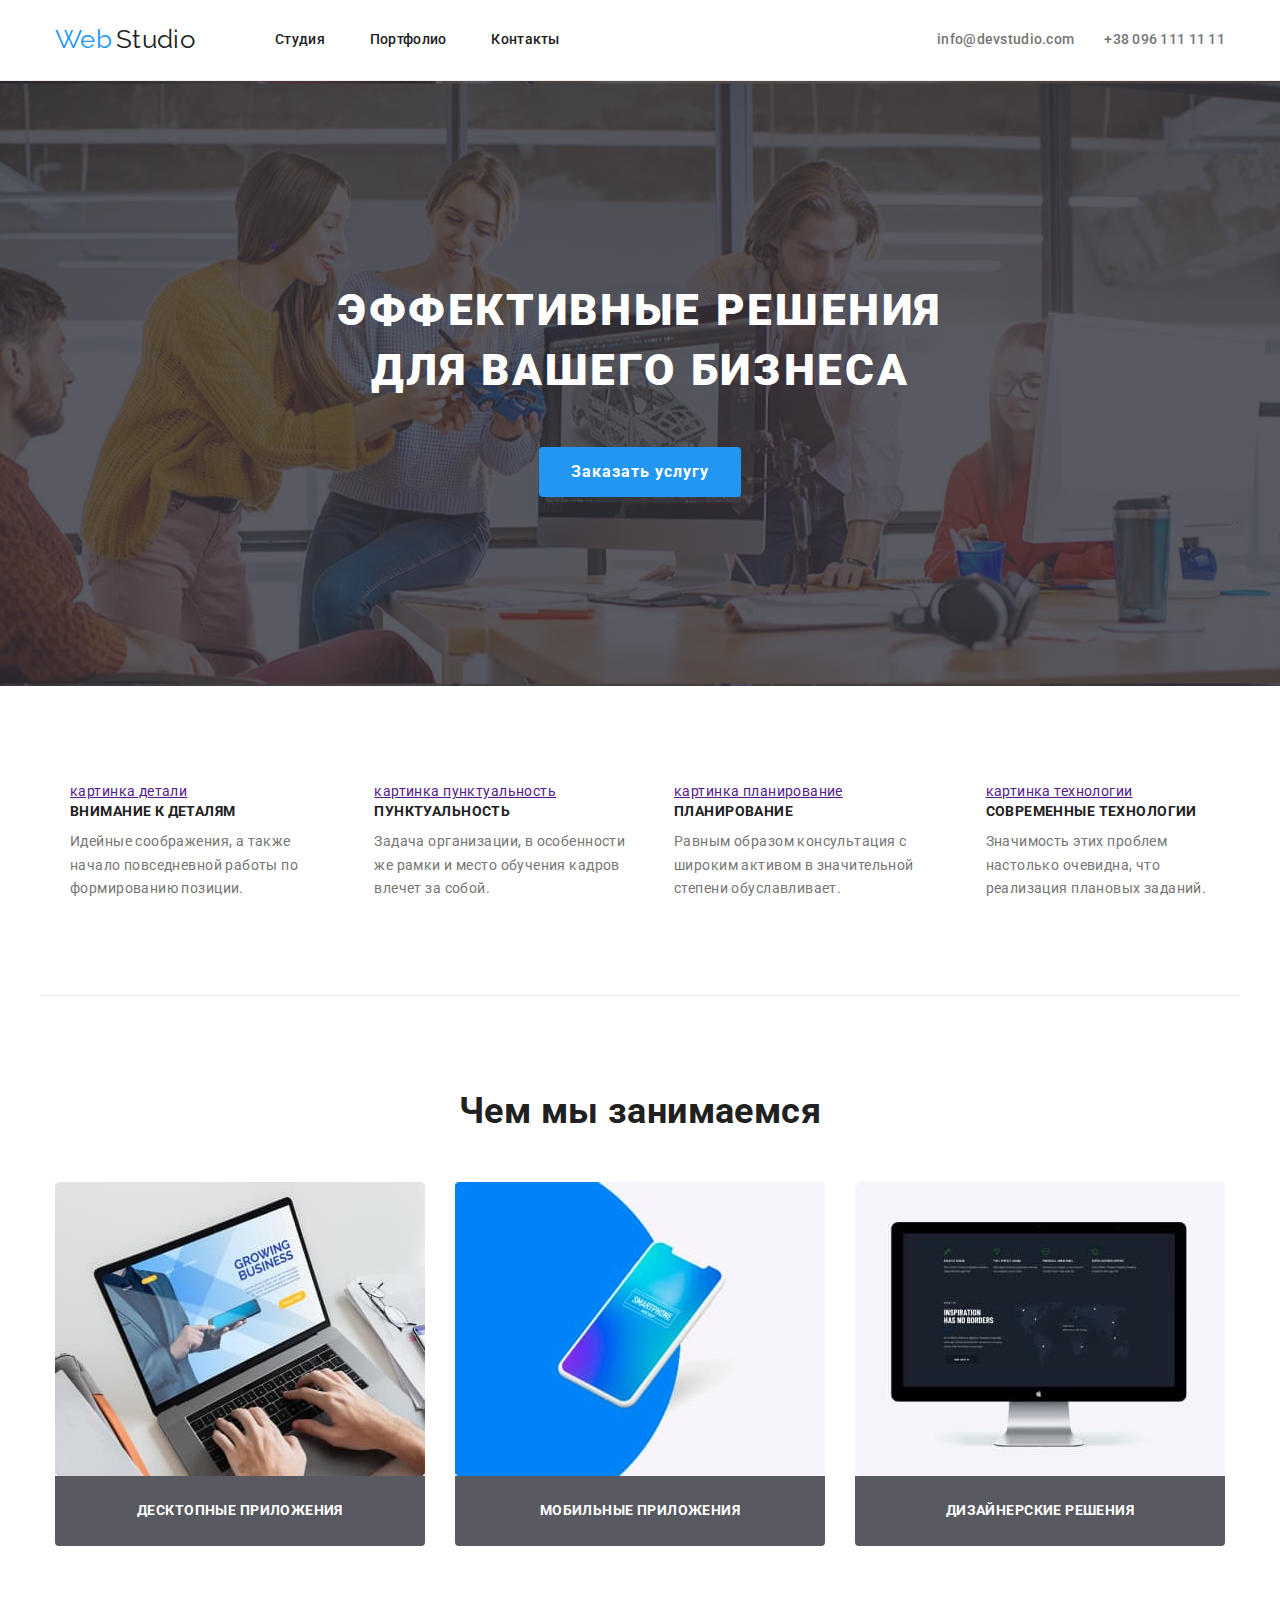
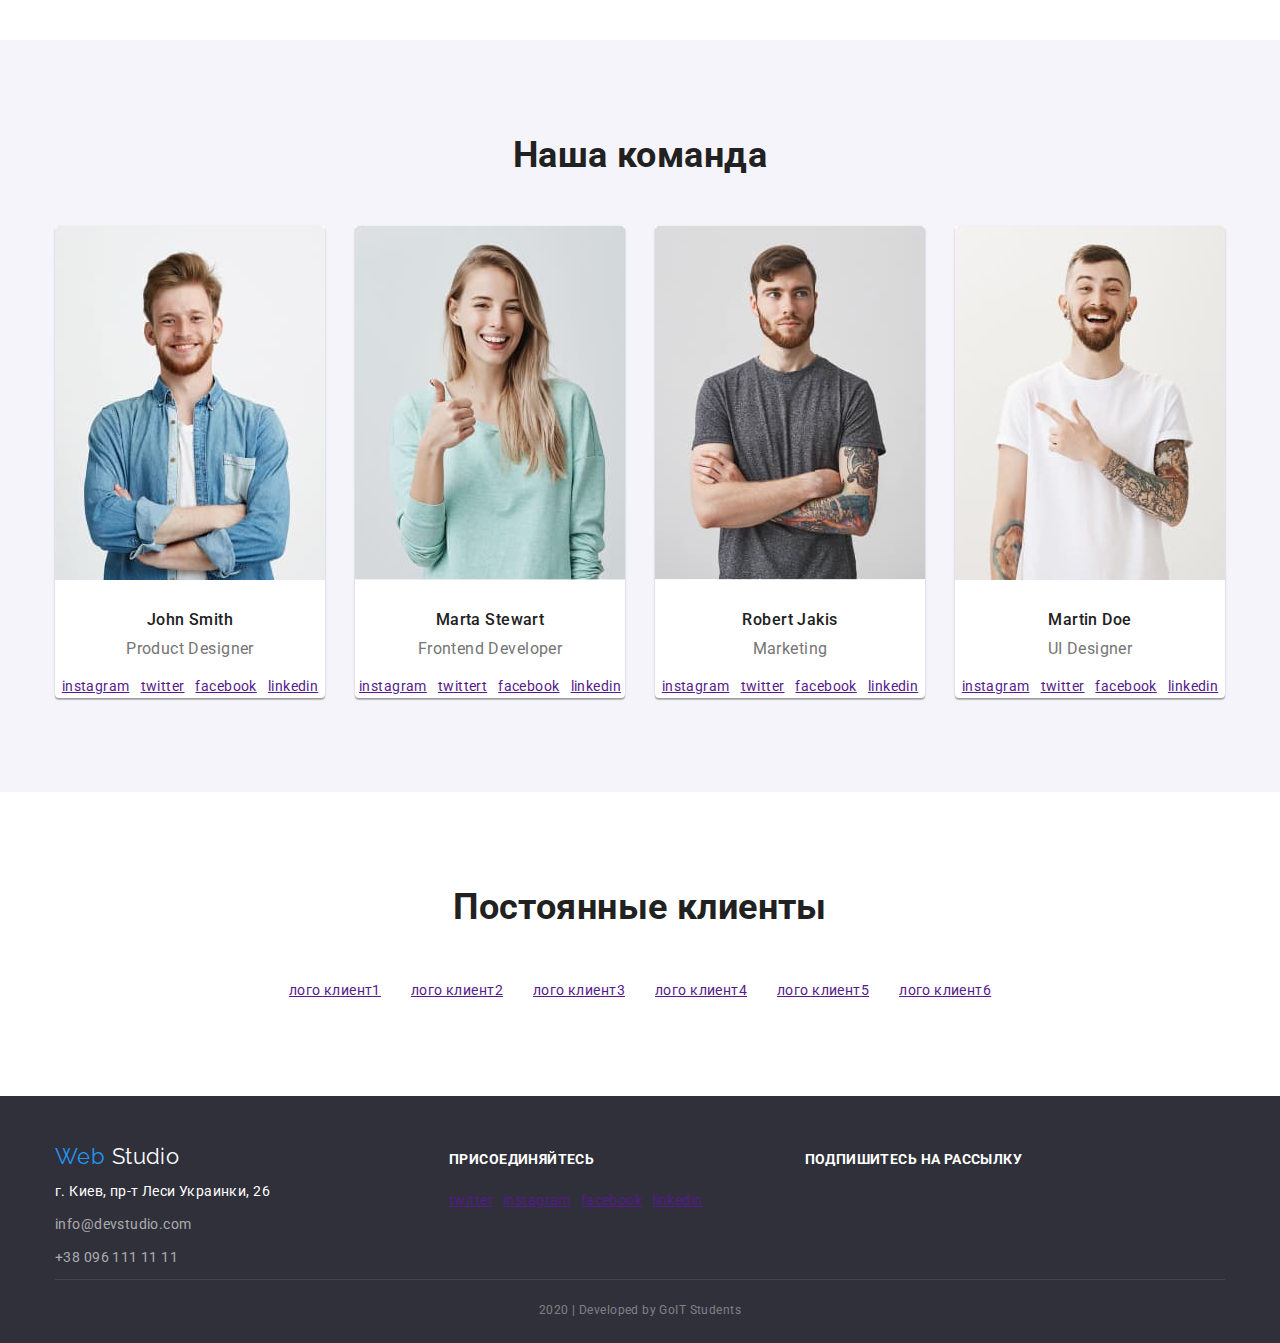
==== index.html @ 3b9aa5e7 "додає файли, фон героя" ====
<!DOCTYPE html>
<html lang="ru">
  <head>
    <meta charset="UTF-8" />
    <meta name="viewport" content="width=device-width, initial-scale=1.0" />
    <title>Document</title>
    <link
      href="https://fonts.googleapis.com/css2?family=Raleway:wght@700&family=Roboto:wght@400;500;700;900&display=swap"
      rel="stylesheet"
    />
    <link
      rel="stylesheet"
      href="https://cdnjs.cloudflare.com/ajax/libs/modern-normalize/0.6.0/modern-normalize.min.css"
    />
    <link rel="stylesheet" href="./css/common.css" />
    <link rel="stylesheet" href="./css/styles.css" />
  </head>
  <body>
    <!-- шапка  -->
    <header>
      <div class="container header">
        <nav class="main-nav">
          <a href="./index.html" class="link">
            <span class="logo-web links">Web</span>&#160;<span
              class="logo-studio links"
              >Studio</span
            >
          </a>

          <ul class="nav">
            <li class="nav-item"><a href="" class="link">Студия</a></li>
            <li class="nav-item">
              <a href="./portfolio.html" class="link">Портфолио</a>
            </li>
            <li class="nav-item"><a href="" class="link">Контакты</a></li>
          </ul>
        </nav>

        <ul class="contacts">
          <li>
            <a href="mailto:info@devstudio.com" class="link"
              >info@devstudio.com</a
            >
          </li>
          <li>
            <a href="tell:380961111111" class="link">+38 096 111 11 11</a>
          </li>
        </ul>
      </div>
    </header>

    <main>
      <!-- герой -->
      <section class="hero">
        <h1 class="hero-title">
          эффективные решения для вашего бизнеса
        </h1>
        <a href="" class="hero-button">Заказать услугу</a>
      </section>
      <!-- наши преимущества -->
      <section class="section advantages container">
        <div class="container advantages-box">
          <h2 class="section-titles visually-hidden">наши преимущества</h2>
          <ul class="advantages-list">
            <li>
              <a href="" aria-label="ссылка внимание к деталям"
                >картинка детали</a
              >

              <h3 class="advantage-titles">Внимание к деталям</h3>
              <p>
                Идейные соображения, а также начало повседневной работы по
                формированию позиции.
              </p>
            </li>
            <li>
              <a href="" aria-label="ссылка пунктуальность"
                >картинка пунктуальность</a
              >
              <h3 class="advantage-titles">Пунктуальность</h3>
              <p>
                Задача организации, в особенности же рамки и место обучения
                кадров влечет за собой.
              </p>
            </li>
            <li>
              <a href="" aria-label="ссылка планирование"
                >картинка планирование</a
              >
              <h3 class="advantage-titles">Планирование</h3>
              <p>
                Равным образом консультация с широким активом в значительной
                степени обуславливает.
              </p>
            </li>
            <li>
              <a href="" aria-label="ссылка технологии">картинка технологии</a>
              <h3 class="advantage-titles">Современные технологии</h3>
              <p>
                Значимость этих проблем настолько очевидна, что реализация
                плановых заданий.
              </p>
            </li>
          </ul>
        </div>
      </section>

      <!-- деятельность -->
      <section class="section activity">
        <div class="container">
          <h2 class="section-titles">Чем мы занимаемся</h2>
          <ul class="activity-list">
            <li>
              <img
                src="./img/desktop-app.jpg"
                alt="Десктопные приложения"
                width="370"
              />
              <a href="" class="link"
                ><h3 class="activity-title">Десктопные приложения</h3></a
              >
            </li>
            <li>
              <img
                src="./img/tell-app.jpg"
                alt="Мобильные приложения"
                width="370"
              />
              <a href="" class="link"
                ><h3 class="activity-title">Мобильные приложения</h3></a
              >
            </li>
            <li>
              <img
                src="./img/design-decision.jpg"
                alt="Дизайнерские решения"
                width="370"
              />
              <a href="" class="link"
                ><h3 class="activity-title">Дизайнерские решения</h3></a
              >
            </li>
          </ul>
        </div>
      </section>

      <!-- команда -->
      <section class="section team">
        <div class="container">
          <h2 class="section-titles">Наша команда</h2>
          <ul class="team-list">
            <li>
              <img src="./img/smith.jpg" alt="John Smith photo" width="270" />
              <p class="team-members">John Smith</p>
              <p class="profession">Product Designer</p>

              <ul class="team-pages">
                <li>
                  <a href="" aria-label="ссылка на instagram">instagram</a>
                </li>
                <li>
                  <a href="" aria-label="ссылка на twitter">twitter</a>
                </li>
                <li>
                  <a href="" aria-label="ссылка на facebook">facebook</a>
                </li>
                <li>
                  <a href="" aria-label="ссылка на linkedin">linkedin</a>
                </li>
              </ul>
            </li>
            <li>
              <img
                src="./img/stewart.jpg"
                alt="Marta Stewart photo"
                width="270"
              />
              <p class="team-members">Marta Stewart</p>
              <p class="profession">Frontend Developer</p>

              <ul class="team-pages">
                <li>
                  <a href="" aria-label="ссылка на instagram">instagram</a>
                </li>
                <li>
                  <a href="" aria-label="ссылка на twitter">twittert</a>
                </li>
                <li>
                  <a href="" aria-label="ссылка на facebook">facebook</a>
                </li>
                <li>
                  <a href="" aria-label="ссылка на linkedin">linkedin</a>
                </li>
              </ul>
            </li>

            <li>
              <img src="./img/jakis.jpg" alt="Robert Jakis photo" width="270" />
              <p class="team-members">Robert Jakis</p>
              <p class="profession">Marketing</p>

              <ul class="team-pages">
                <li>
                  <a href="" aria-label="ссылка на instagram">instagram</a>
                </li>
                <li>
                  <a href="" aria-label="ссылка на twitter">twitter</a>
                </li>
                <li>
                  <a href="" aria-label="ссылка на facebook">facebook</a>
                </li>
                <li>
                  <a href="" aria-label="ссылка на linkedin">linkedin</a>
                </li>
              </ul>
            </li>
            <li>
              <img src="./img/doe.jpg" alt="Martin Doe photo" width="270" />
              <p class="team-members">Martin Doe</p>
              <p class="profession">UI Designer</p>

              <ul class="team-pages">
                <li>
                  <a href="" aria-label="ссылка на instagram">instagram</a>
                </li>
                <li>
                  <a href="" aria-label="ссылка на twitter">twitter</a>
                </li>
                <li>
                  <a href="" aria-label="ссылка на facebook">facebook</a>
                </li>
                <li>
                  <a href="" aria-label="ссылка на linkedin">linkedin</a>
                </li>
              </ul>
            </li>
          </ul>
        </div>
      </section>

      <!-- клиенты -->
      <section class="section clients">
        <div class="container">
          <h2 class="section-titles">Постоянные клиенты</h2>
          <ul class="clients-list">
            <li>
              <a href="" aria-label="ссылка клиент1">лого клиент1</a>
            </li>
            <li>
              <a href="" aria-label="ссылка клиент2">лого клиент2</a>
            </li>
            <li>
              <a href="" aria-label="ссылка клиент3">лого клиент3</a>
            </li>
            <li>
              <a href="" aria-label="ссылка клиент4">лого клиент4</a>
            </li>
            <li>
              <a href="" aria-label="ссылка клиент5">лого клиент5</a>
            </li>
            <li>
              <a href="" aria-label="ссылка клиент6">лого клиент6</a>
            </li>
          </ul>
        </div>
      </section>
    </main>

    <footer>
      <div class="container">
        <div class="footer-box">
          <div class="footer-contacts">
            <a href="./index.html" class="logo-link">
              <span class="logo-web">Web</span>&#160;<span class="logo-studio"
                >Studio</span
              >
            </a>
            <ul>
              <li class="link-item">
                <a
                  href="https://www.google.com/maps/place/%D0%B1%D1%83%D0%BB.+%D0%9B%D0%B5%D1%81%D0%B8+%D0%A3%D0%BA%D1%80%D0%B0%D0%B8%D0%BD%D0%BA%D0%B8,+26,+%D0%9A%D0%B8%D0%B5%D0%B2,+02000/@50.4269938,30.539431,3a,90y,237.72h,97.14t/data=!3m6!1e1!3m4!1sD-pTT85VMTMNwB7MYqKkrQ!2e0!7i13312!8i6656!4m5!3m4!1s0x40d4cf0e033ecbe9:0x57a4dffefec77da0!8m2!3d50.4265807!4d30.5383858"
                  class="link"
                  >г. Киев, пр-т Леси Украинки, 26</a
                >
              </li>
              <li>
                <a href="mailto:info@devstudio.com" class="link"
                  >info@devstudio.com</a
                >
              </li>
              <li>
                <a href="tell:380961111111" class="link">+38 096 111 11 11</a>
              </li>
            </ul>
          </div>

          <div class="join">
            <b class="join-header">присоединяйтесь</b>
            <ul class="join-networks">
              <li><a href="" aria-label="ссылка на twitter">twitter</a></li>
              <li><a href="" aria-label="ссылка на instagram">instagram</a></li>
              <li><a href="" aria-label="ссылка на facebook">facebook</a></li>
              <li><a href="" aria-label="ссылка на linkedin">linkedin</a></li>
            </ul>
          </div>

          <div>
            <b class="join-header">подпишитесь на рассылку</b>
          </div>
        </div>
        <p class="copyright">2020 | Developed by GoIT Students</p>
      </div>
    </footer>
  </body>
</html>
---- css/common.css ----
/* :root {
  --primary-text-color: #757575;
  --title-text-color: #212121;
  --accent-color: #2196f3;
  --primary-white-color: #ffffff;
  --bg-button-color: #f5f4fa;
}
.nav .link {
  color: var(--title-text-color);
}
.nav .link:hover,
.nav .link:focus {
  color: var(--accent-color);
}
.contacts .link {
  color: var(--primary-text-color);
}
.contacts .link:hover,
.contacts .link:focus {
  color: var(--accent-color);
} */
---- css/styles.css ----
/* основний колір заголовків #212121 */
/* основний колір тексту #757575 */
/* колір акценту #2196F3 */
/* білий #FFFFFF */
/* контакти в футері rgba(255, 255, 255, 0.6) */
/* розробники в футері rgba(255, 255, 255, 0.4) */
/* другорядний колір фону  #F5F4FA */
/* фон заголовків background: rgba(47, 48, 58, 0.8) */
/* фон футера #2F303A */
/* колір рамок #EEEEEE */
/* колір рамки шапки  #ECECEC */
:root {
  --primary-text-color: #757575;
  --title-text-color: #212121;
  --accent-color: #2196f3;
  --primary-white-color: #ffffff;
  --bg-button-color: #f5f4fa;
  --bg-title-activity-color: rgba(47, 48, 58, 0.8);
  --bg-footer: #2f303a;
  --footer-text-contacts-color: rgba(255, 255, 255, 0.6);
  --footer-text-copyright: rgba(255, 255, 255, 0.4);
  --border-color: #eeeeee;
  --border-header-color: #ececec;
}
html {
  box-sizing: border-box;
}
*,
*::before,
*::after {
  box-sizing: inherit;
}
body {
  background-color: var(--primary-white-color);
  color: var(--primary-text-color);

  font-family: Roboto, sans-serif;
  letter-spacing: 0.03em;
  font-size: 14px;
  line-height: 1.7;
}
.advantages,
.activity,
.team,
.clients {
  padding-bottom: 94px;
  padding-top: 94px;
}
.container {
  width: 1200px;
  padding-left: 15px;
  padding-right: 15px;
  margin-left: auto;
  margin-right: auto;

  /* outline: 2px solid green; */
}

header > .container {
  margin-bottom: 0px;
  padding-top: 0px;
  padding-bottom: 0px;
}
.nav .link {
  color: var(--title-text-color);
}
.contacts .link {
  color: var(--primary-text-color);
}
.contacts .link:hover,
.contacts .link:focus,
.nav .link:hover,
.nav .link:focus {
  color: var(--accent-color);
}
ul {
  list-style: none;
  padding: 0;
  margin: 0;
}
h1,
h2,
h3,
h4,
h5,
h6 {
  margin: 0;
}
p {
  margin: 0;
}
img {
  display: block;
  /* max-width: 100%; */
}
.link {
  text-decoration: none;
}
.visually-hidden {
  position: absolute;
  width: 1px;
  height: 1px;
  margin: -1px;
  border: 0;
  padding: 0;
  clip: rect(0 0 0 0);
  overflow: hidden;
}
/* лого шапка */
.link .links {
  font-family: Raleway, sans-serif;
  font-size: 26px;
  line-height: 1.2;
}
.logo-web {
  color: var(--accent-color);
}
.logo-studio {
  color: var(--title-text-color);
}
/* лого футер */
.footer-contacts .logo-link {
  font-family: Raleway, sans-serif;
  font-size: 22px;
  line-height: 1.18;
  text-decoration: none;
}
.footer-contacts .logo-web {
  color: var(--accent-color);
}
.footer-contacts .logo-studio {
  color: var(--primary-white-color);
}
/* шапка */
header {
  border-bottom: 1px solid var(--border-header-color);
}
.header {
  display: flex;
  align-items: center;
}
.main-nav {
  display: flex;
  align-items: center;
}
.main-nav .link {
  display: block;
}
.main-nav > .link {
  margin-right: 80px;
}
.nav {
  display: flex;

  font-weight: 500;
  font-size: 14px;
  line-height: 1.14;

  letter-spacing: 0.02em;
}
.nav .link {
  display: block;
  padding-top: 32px;
  padding-bottom: 32px;
}
.nav-item:not(:last-child) {
  margin-right: 45px;
}

.contacts {
  display: flex;
  margin-left: auto;

  font-weight: 500;
  font-size: 14px;
  line-height: 1.14;
  letter-spacing: 0.02em;
}
.contacts > li:not(:last-child) {
  margin-right: 30px;
}
.contacts img {
  display: inline;
}
.contacts .link {
  padding-top: 32px;
  padding-bottom: 32px;
}

/* герой */
.hero .hero-title {
  width: 646px;
  margin-top: 0px;
  margin-bottom: 46px;
  margin-left: auto;
  margin-right: auto;
  padding-top: 200px;

  color: var(--primary-white-color);
  font-weight: 900;
  font-size: 44px;
  line-height: 1.36;
  letter-spacing: 0.06em;
  text-transform: uppercase;
}
.hero-button {
  display: inline-block;
  padding: 10px 32px;
  border-radius: 4px;
  min-width: 200px;

  color: var(--primary-white-color);
  background-color: var(--accent-color);
  text-decoration: none;

  font-weight: 700;
  font-size: 16px;
  line-height: 1.9;
  letter-spacing: 0.06em;
}
/* div.hero-text */

/* .hero-text {
  width: 770px;
  max-height: 100%;
  text-align: center;
  margin-left: auto;
  margin-right: auto;
  padding-top: 200px;
  padding-bottom: 200px;

  outline: 2px solid red;
} */
.hero {
  height: 605px;
  max-width: 1600px;
  margin-left: auto;
  margin-right: auto;
  background-color: var(--bg-title-activity-color);
  background-image: linear-gradient(
      var(--bg-title-activity-color),
      var(--bg-title-activity-color)
    ),
    url(../img/hero-img.jpg);
  background-position: center;

  text-align: center;
}
/* заголовки секций */
.section .section-titles {
  margin-bottom: 50px;

  color: var(--title-text-color);
  font-weight: 700;
  font-size: 36px;
  line-height: 1.17;
  text-align: center;
}
/* секции */
/* преимущества секция */
.advantages {
  border-bottom: 1px solid var(--border-color);
}
.section .advantage-titles {
  margin-bottom: 10px;

  color: var(--title-text-color);
  font-weight: 700;
  font-size: 14px;
  line-height: 1.14;
  text-transform: uppercase;
}
.advantages-box > .section-titles {
  margin-bottom: 0px;
}

.advantages-list {
  display: flex;
}
.advantages-list > li:not(:last-child) {
  margin-right: 30px;
}
.advantage-list > li {
  width: calc((100% - 3 * 30px) / 4);
}
/* деятельность секция */
.section .activity-title {
  color: var(--primary-white-color);
  /* background-color: var(--bg-title-activity-color); */
  font-weight: 700;
  font-size: 14px;
  line-height: 1.14;
  text-transform: uppercase;
  text-align: center;
}
.activity-list {
  display: flex;
}
.activity-list > li {
  width: calc((100% - 2 * 30px) / 3);
  border-radius: 0px 0px 4px 4px;
}
.activity-list > li:not(:last-child) {
  margin-right: 30px;
}
.activity-list .link {
  display: block;
  padding-top: 27px;
  padding-bottom: 27px;

  border-radius: 0px 0px 4px 4px;

  background-color: var(--bg-title-activity-color);
}

/* команда секция */
.team {
  background-color: var(--bg-button-color);
}
.team-list {
  display: flex;
  flex-direction: row;
}
.team-list > li {
  width: calc((100% - 3 * 30px) / 4);
  border-radius: 4px;
  box-shadow: 0px 2px 1px rgba(0, 0, 0, 0.2), 0px 1px 1px rgba(0, 0, 0, 0.14),
    0px 1px 3px rgba(0, 0, 0, 0.12);
  background-color: var(--primary-white-color);
}
.team-list > li:not(:last-child) {
  margin-right: 30px;
}
.team-list img {
  margin-bottom: 30px;

  /* max-width: 100%; */
}
.team-members {
  color: var(--title-text-color);
  font-weight: 500;
  font-size: 16px;
  line-height: 1.2;

  margin-bottom: 10px;
  text-align: center;
}
.profession {
  font-weight: 400;
  font-size: 16px;
  line-height: 1.2;
  margin-bottom: 16px;
  text-align: center;
}
.team-pages {
  display: flex;
  justify-content: center;
}
.team-pages > li + li {
  margin-left: 11px;
}

.clients-list {
  display: flex;
  justify-content: center;
}
.clients-list > li + li {
  margin-left: 30px;
}

/* футер */
footer {
  background-color: var(--bg-footer);
}
footer {
  padding-top: 48px;
  padding-bottom: 21px;
}
.footer-box {
  display: flex;
  align-items: baseline;
}
.logo-link {
  display: block;
  margin-bottom: 10px;
}
.footer-contacts {
  margin-right: 179px;
}
.footer-contacts > ul > li {
  margin-bottom: 9px;
}

.footer-contacts .link {
  color: var(--footer-text-contacts-color);

  font-weight: 400;
  font-size: 14px;
  line-height: 1.2;
}
.link-item .link {
  color: var(--primary-white-color);
}
.join {
  margin-right: 102px;
}
.join-networks {
  display: flex;
}
.join-networks > li + li {
  margin-left: 10px;
}
.join-header {
  display: block;
  margin-bottom: 21px;

  color: var(--primary-white-color);
  font-weight: 700;
  font-size: 14px;
  line-height: 1.14;
  text-transform: uppercase;
}
.copyright {
  padding-top: 18px;
  color: var(--footer-text-copyright);

  font-weight: 400;
  font-size: 12px;
  line-height: 2;
  text-align: center;
  border-top: 1px solid rgba(255, 255, 255, 0.1);
}
/* страница портфолио */
.portfolio {
  padding-top: 94px;
  padding-bottom: 94px;
}
/* кнопки разделов */
.filter button {
  color: var(--title-text-color);
  background-color: var(--bg-button-color);
  font-family: inherit;
  font-weight: 500;
  font-size: 16px;
  line-height: 1.6;
  letter-spacing: inherit;
  border-radius: 4px;

  border: none;
  padding: 6px 22px;
  cursor: pointer;
}
.filter button:hover,
.filter button:focus {
  color: var(--primary-white-color);
  background-color: var(--accent-color);

  box-shadow: 0px 2px 2px rgba(0, 0, 0, 0.12), 0px 1px 2px rgba(0, 0, 0, 0.08),
    0px 3px 1px rgba(0, 0, 0, 0.1);
}
.filter {
  display: flex;
  flex-wrap: wrap;
  margin-bottom: 34px;
  justify-content: center;
}
.filter-item + li {
  margin-left: 8px;
}
/* примеры работ */
/* .link img {
  max-width: 100%;
} */
.card-content {
  padding: 20px 24px;
  border: 1px solid var(--border-color);
  border-bottom-right-radius: 5px;
  border-bottom-left-radius: 5px;
}

.example .example-title {
  color: var(--title-text-color);
  font-weight: 700;
  font-size: 18px;
  line-height: 2;
  letter-spacing: 0.06em;
}
.example .paragraf {
  color: var(--primary-text-color);
  font-weight: 400;
  font-size: 16px;
  line-height: 1.9;
}
.example .examle-text {
  /* margin: 63px 24px; */

  /* color: var(--primary-white-color); */
  color: aquamarine;
  font-weight: 400;
  font-size: 18px;
  line-height: 1.5;
}
.example {
  display: flex;
  flex-wrap: wrap;
}
.example .example-items {
  width: calc((100% - 2 * 30px) / 3);
  margin-right: 30px;
  margin-bottom: 30px;
  border-radius: 5px 5px 0px 0px;
  overflow: hidden;
}
.example-items:nth-child(3n) {
  margin-right: 0px;
}
.example-items:nth-last-child(-n + 3) {
  margin-bottom: 0px;
}
.example .example-items:hover {
  box-shadow: 1px 4px 6px rgba(0, 0, 0, 0.16), 0px 4px 4px rgba(0, 0, 0, 0.06),
    0px 1px 1px rgba(0, 0, 0, 0.12);
}
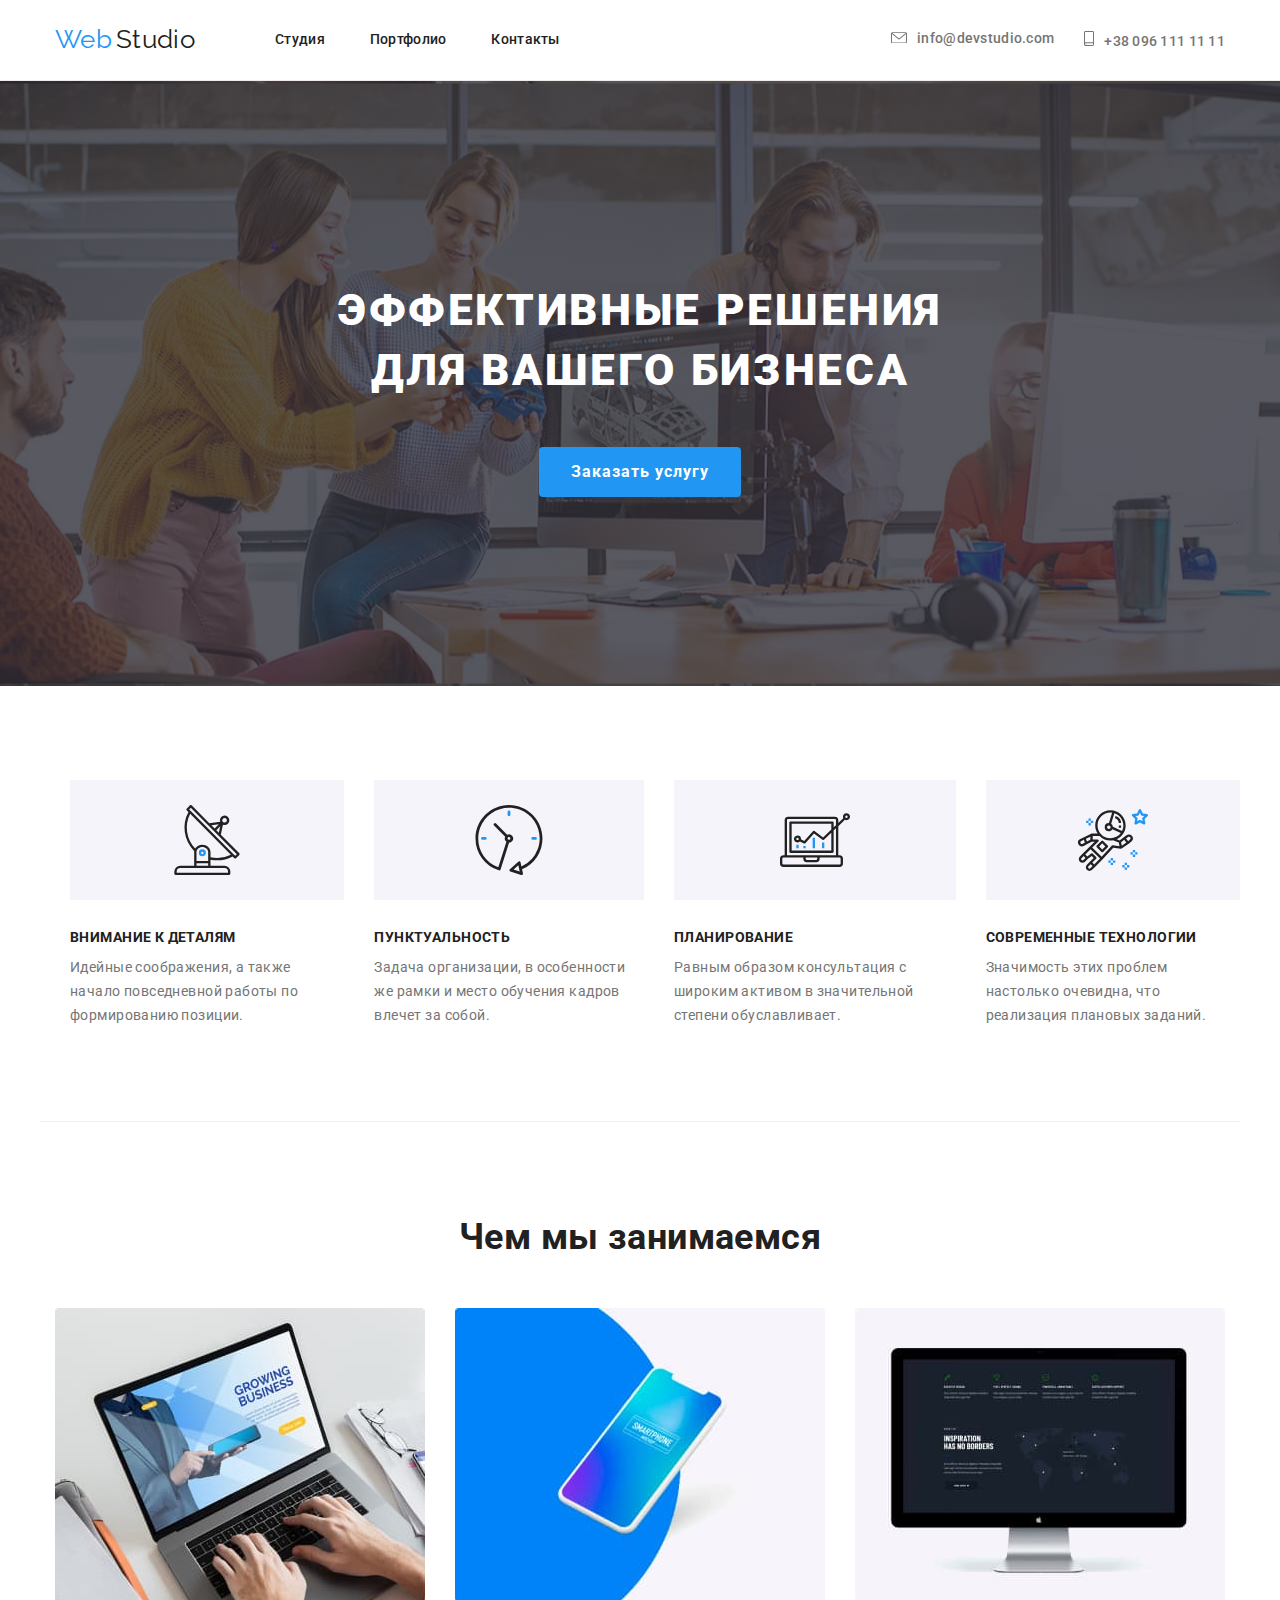
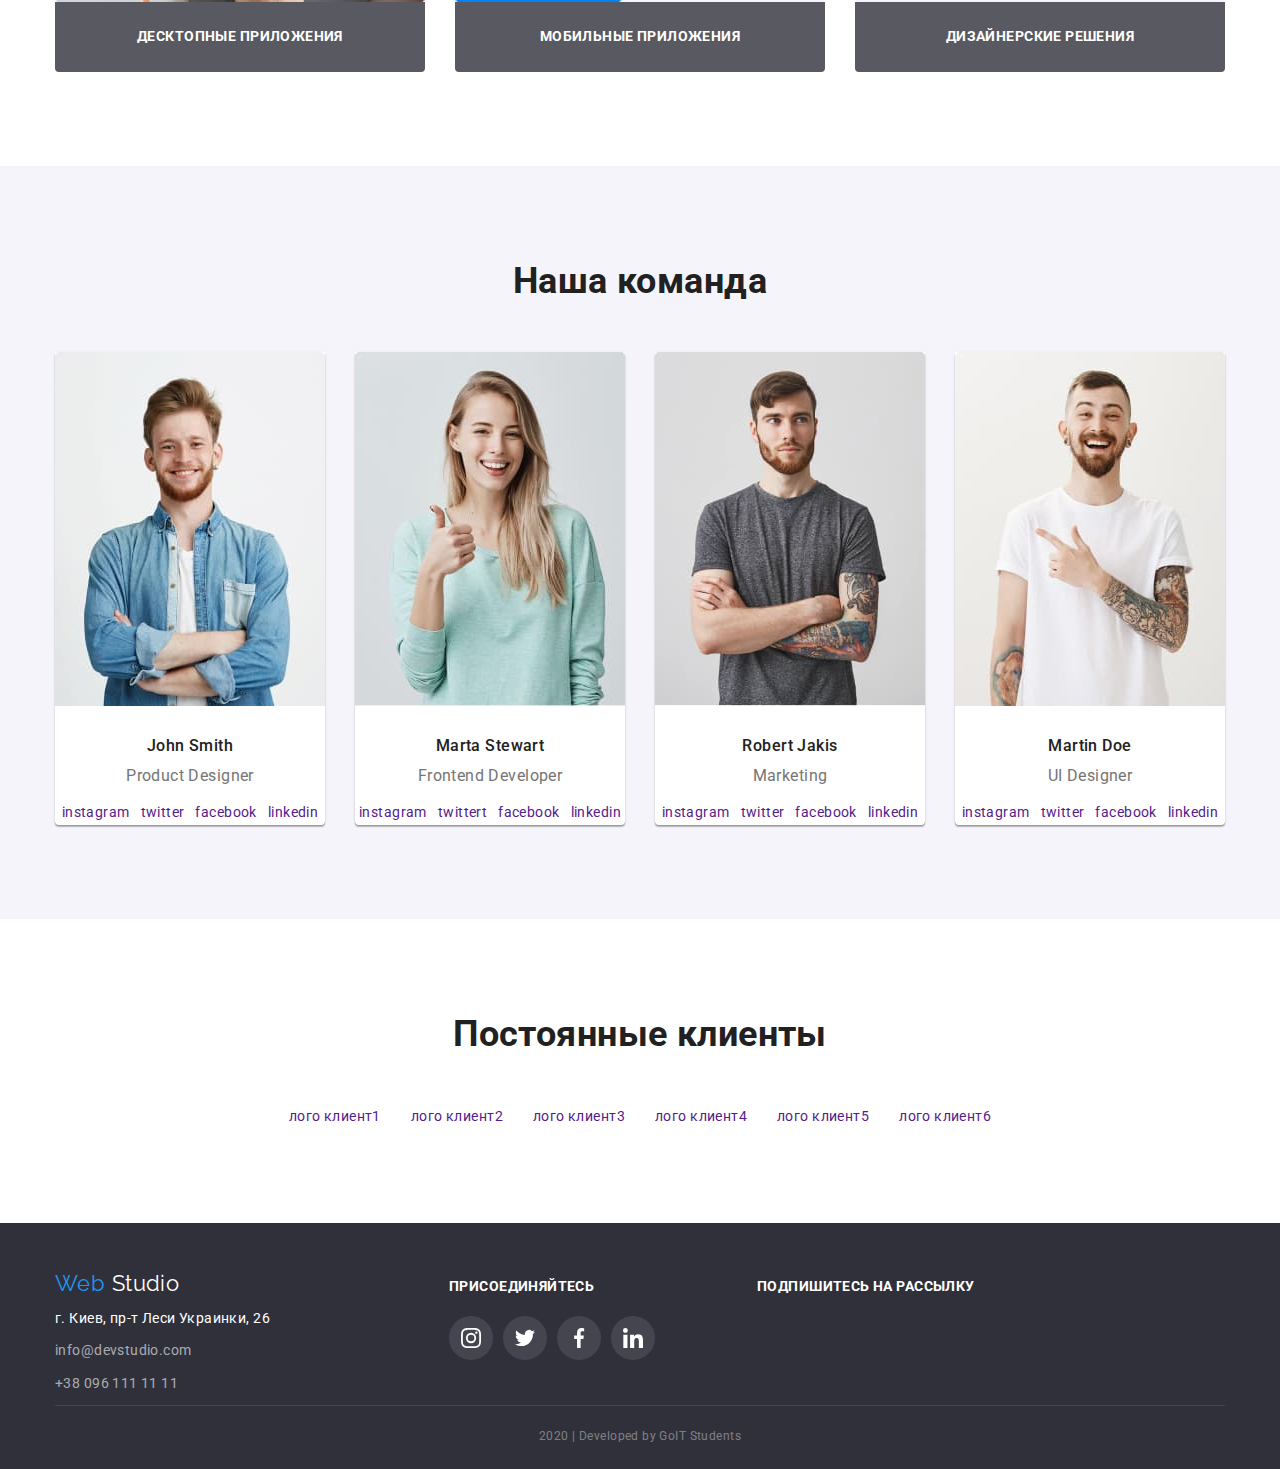
==== commit 686ba13b: "додає лого соцмереж у футер, маіл,тел у хедер" ====
--- a/index.html
+++ b/index.html
@@ -38,12 +38,12 @@
 
         <ul class="contacts">
           <li>
-            <a href="mailto:info@devstudio.com" class="link"
+            <a href="mailto:info@devstudio.com" class="link mail"
               >info@devstudio.com</a
             >
           </li>
           <li>
-            <a href="tell:380961111111" class="link">+38 096 111 11 11</a>
+            <a href="tell:380961111111" class="link tell">+38 096 111 11 11</a>
           </li>
         </ul>
       </div>
@@ -62,10 +62,10 @@
         <div class="container advantages-box">
           <h2 class="section-titles visually-hidden">наши преимущества</h2>
           <ul class="advantages-list">
-            <li>
-              <a href="" aria-label="ссылка внимание к деталям"
+            <li class="advantages-list-item">
+              <!-- <a href="" aria-label="ссылка внимание к деталям"
                 >картинка детали</a
-              >
+              > -->
 
               <h3 class="advantage-titles">Внимание к деталям</h3>
               <p>
@@ -73,28 +73,28 @@
                 формированию позиции.
               </p>
             </li>
-            <li>
-              <a href="" aria-label="ссылка пунктуальность"
+            <li class="advantages-list-item">
+              <!-- <a href="" aria-label="ссылка пунктуальность"
                 >картинка пунктуальность</a
-              >
+              > -->
               <h3 class="advantage-titles">Пунктуальность</h3>
               <p>
                 Задача организации, в особенности же рамки и место обучения
                 кадров влечет за собой.
               </p>
             </li>
-            <li>
-              <a href="" aria-label="ссылка планирование"
+            <li class="advantages-list-item">
+              <!-- <a href="" aria-label="ссылка планирование"
                 >картинка планирование</a
-              >
+              > -->
               <h3 class="advantage-titles">Планирование</h3>
               <p>
                 Равным образом консультация с широким активом в значительной
                 степени обуславливает.
               </p>
             </li>
-            <li>
-              <a href="" aria-label="ссылка технологии">картинка технологии</a>
+            <li class="advantages-list-item">
+              <!-- <a href="" aria-label="ссылка технологии">картинка технологии</a> -->
               <h3 class="advantage-titles">Современные технологии</h3>
               <p>
                 Значимость этих проблем настолько очевидна, что реализация
@@ -297,10 +297,22 @@
           <div class="join">
             <b class="join-header">присоединяйтесь</b>
             <ul class="join-networks">
-              <li><a href="" aria-label="ссылка на twitter">twitter</a></li>
-              <li><a href="" aria-label="ссылка на instagram">instagram</a></li>
-              <li><a href="" aria-label="ссылка на facebook">facebook</a></li>
-              <li><a href="" aria-label="ссылка на linkedin">linkedin</a></li>
+              <li>
+                <a
+                  href=""
+                  aria-label="ссылка на instagram"
+                  class="instagram"
+                ></a>
+              </li>
+              <li>
+                <a href="" aria-label="ссылка на twitter" class="twitter"></a>
+              </li>
+              <li>
+                <a href="" aria-label="ссылка на facebook" class="facebook"></a>
+              </li>
+              <li>
+                <a href="" aria-label="ссылка на linkedin" class="linkedin"></a>
+              </li>
             </ul>
           </div>
 
--- a/css/styles.css
+++ b/css/styles.css
@@ -9,6 +9,7 @@
 /* фон футера #2F303A */
 /* колір рамок #EEEEEE */
 /* колір рамки шапки  #ECECEC */
+/* колір фону соцмереж у футері rgba(255, 255, 255, 0.1) */
 :root {
   --primary-text-color: #757575;
   --title-text-color: #212121;
@@ -21,6 +22,7 @@
   --footer-text-copyright: rgba(255, 255, 255, 0.4);
   --border-color: #eeeeee;
   --border-header-color: #ececec;
+  --bg-social-networks-footer: rgba(255, 255, 255, 0.1);
 }
 html {
   box-sizing: border-box;
@@ -96,6 +98,10 @@
 .link {
   text-decoration: none;
 }
+a[aria-label] {
+  text-decoration: none;
+}
+
 .visually-hidden {
   position: absolute;
   width: 1px;
@@ -185,6 +191,23 @@
 .contacts .link {
   padding-top: 32px;
   padding-bottom: 32px;
+}
+.contacts .mail::before {
+  content: '';
+  display: inline-block;
+  width: 16px;
+  height: 11px;
+  background-image: url(../img/icon-mail.svg);
+  background-repeat: no-repeat;
+  margin-right: 10px;
+}
+.contacts .tell::before {
+  content: '';
+  display: inline-block;
+  width: 10px;
+  height: 15px;
+  background-image: url(../img/tell.svg);
+  margin-right: 10px;
 }
 
 /* герой */
@@ -283,6 +306,28 @@
 .advantage-list > li {
   width: calc((100% - 3 * 30px) / 4);
 }
+.advantages-list-item::before {
+  content: '';
+  display: block;
+  margin-bottom: 30px;
+  height: 120px;
+  background-size: 70px 70px;
+  background-repeat: no-repeat;
+  background-color: var(--bg-button-color);
+  background-position: center;
+}
+.advantages-list-item:nth-child(1)::before {
+  background-image: url(../img/details.svg);
+}
+.advantages-list-item:nth-child(2)::before {
+  background-image: url(../img/punctuality.svg);
+}
+.advantages-list-item:nth-child(3)::before {
+  background-image: url(../img/planning.svg);
+}
+.advantages-list-item:nth-child(4)::before {
+  background-image: url(../img/modern-tech.svg);
+}
 /* деятельность секция */
 .section .activity-title {
   color: var(--primary-white-color);
@@ -409,6 +454,38 @@
 }
 .join-networks > li + li {
   margin-left: 10px;
+}
+.join-networks a[aria-label] {
+  display: inline-block;
+  width: 44px;
+  height: 44px;
+  border-radius: 50%;
+  background-color: var(--bg-social-networks-footer);
+  background-repeat: no-repeat;
+}
+.join-networks a[aria-label]:hover,
+:focus {
+  background-color: var(--accent-color);
+}
+.instagram {
+  background-image: url(../img/instagram-icon.svg);
+  background-repeat: no-repeat;
+  background-position: center;
+}
+.twitter {
+  background-image: url(../img/twitter-icon.svg);
+  background-repeat: no-repeat;
+  background-position: center;
+}
+.facebook {
+  background-image: url(../img/facebook-icon.svg);
+  background-repeat: no-repeat;
+  background-position: center;
+}
+.linkedin {
+  background-image: url(../img/linkedin-icon.svg);
+  background-repeat: no-repeat;
+  background-position: center;
 }
 .join-header {
   display: block;
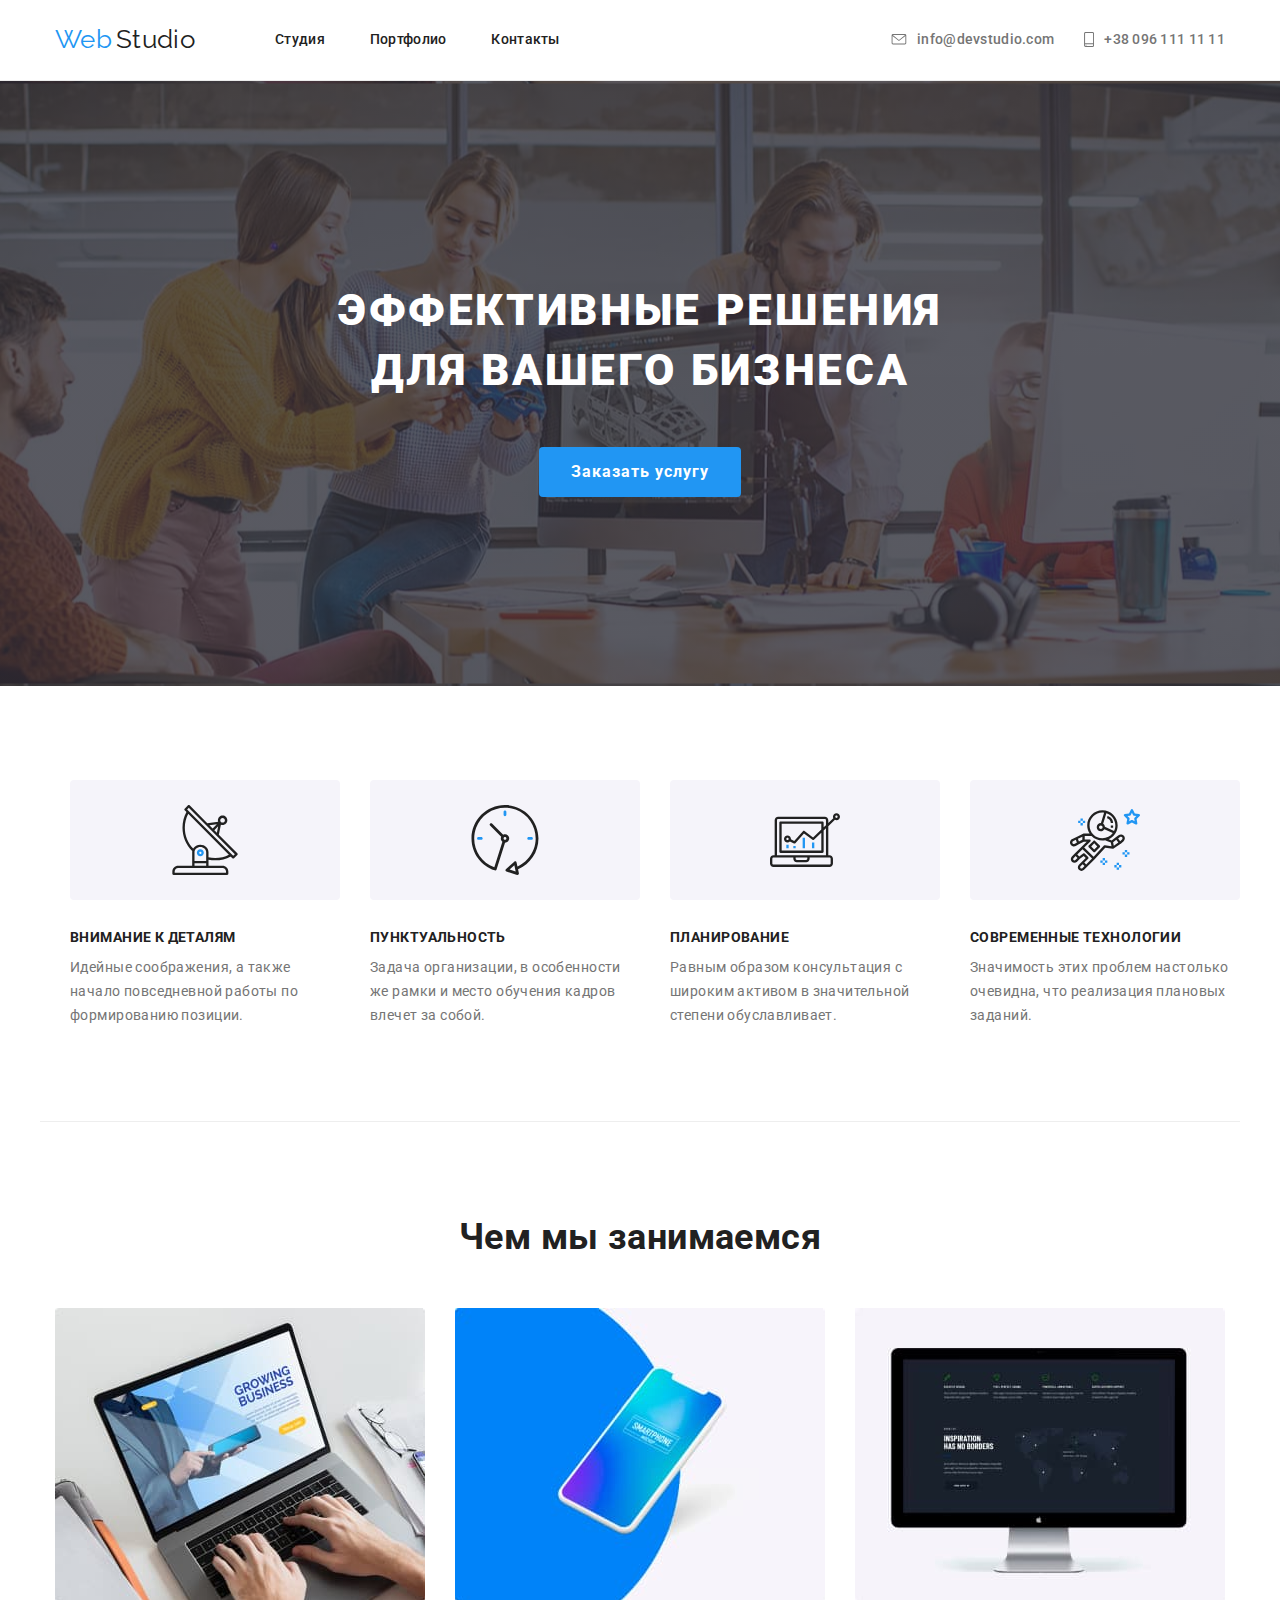
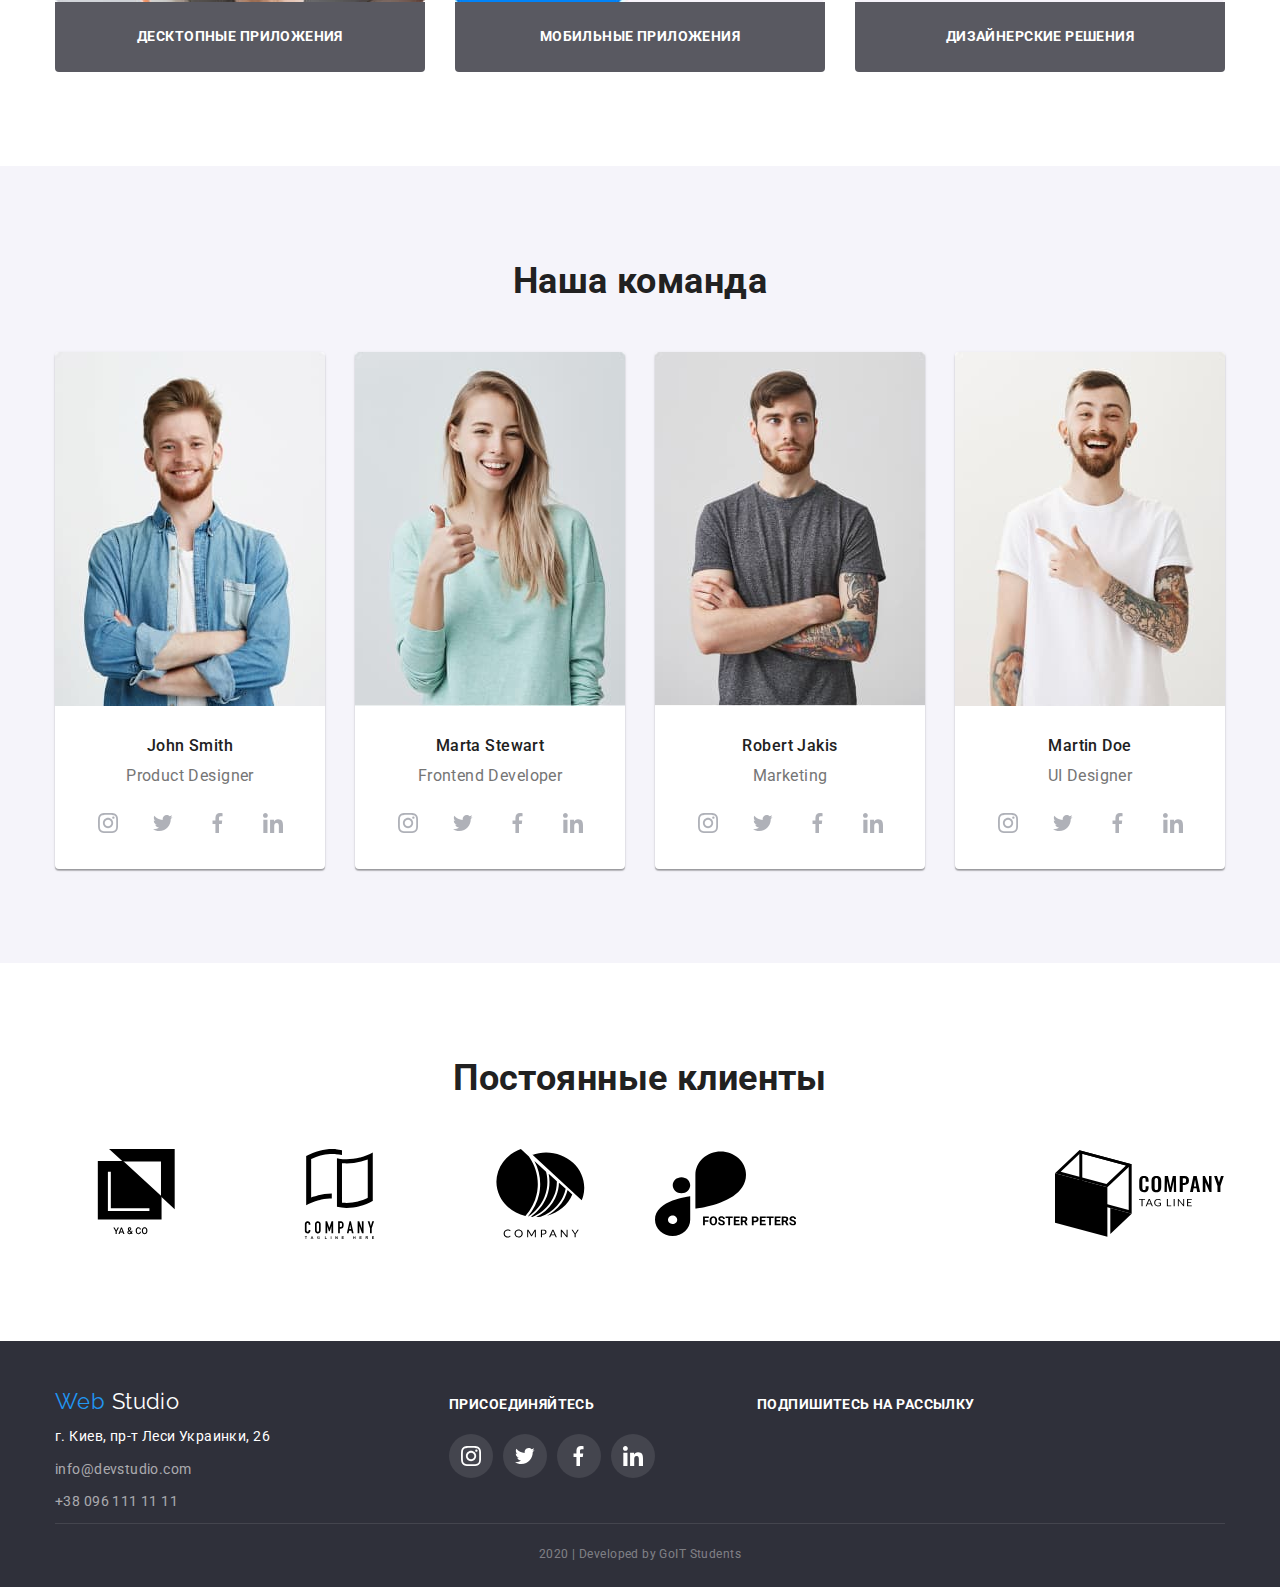
==== commit 579609e4: "оформляє іконки соцмереж" ====
--- a/index.html
+++ b/index.html
@@ -38,12 +38,20 @@
 
         <ul class="contacts">
           <li>
-            <a href="mailto:info@devstudio.com" class="link mail"
-              >info@devstudio.com</a
-            >
+            <a href="mailto:info@devstudio.com" class="link mail">
+              <svg class="icon" width="16" height="11">
+                <use href="./img/sprite.svg#mail-icon"></use>
+              </svg>
+              info@devstudio.com
+            </a>
           </li>
           <li>
-            <a href="tell:380961111111" class="link tell">+38 096 111 11 11</a>
+            <a href="tell:380961111111" class="link tell">
+              <svg class="icon" width="10" height="15">
+                <use href="./img/sprite.svg#tell-icon"></use>
+              </svg>
+              +38 096 111 11 11
+            </a>
           </li>
         </ul>
       </div>
@@ -66,6 +74,9 @@
               <!-- <a href="" aria-label="ссылка внимание к деталям"
                 >картинка детали</a
               > -->
+              <svg class="icon" width="270" height="120">
+                <use href="./img/sprite.svg#icon-details"></use>
+              </svg>
 
               <h3 class="advantage-titles">Внимание к деталям</h3>
               <p>
@@ -77,6 +88,9 @@
               <!-- <a href="" aria-label="ссылка пунктуальность"
                 >картинка пунктуальность</a
               > -->
+              <svg class="icon" width="270" height="120">
+                <use href="./img/sprite.svg#icon-punctuality"></use>
+              </svg>
               <h3 class="advantage-titles">Пунктуальность</h3>
               <p>
                 Задача организации, в особенности же рамки и место обучения
@@ -87,6 +101,9 @@
               <!-- <a href="" aria-label="ссылка планирование"
                 >картинка планирование</a
               > -->
+              <svg class="icon" width="270" height="120">
+                <use href="./img/sprite.svg#icon-planning"></use>
+              </svg>
               <h3 class="advantage-titles">Планирование</h3>
               <p>
                 Равным образом консультация с широким активом в значительной
@@ -95,6 +112,9 @@
             </li>
             <li class="advantages-list-item">
               <!-- <a href="" aria-label="ссылка технологии">картинка технологии</a> -->
+              <svg class="icon" width="270" height="120">
+                <use href="./img/sprite.svg#modern-tech"></use>
+              </svg>
               <h3 class="advantage-titles">Современные технологии</h3>
               <p>
                 Значимость этих проблем настолько очевидна, что реализация
@@ -156,16 +176,36 @@
 
               <ul class="team-pages">
                 <li>
-                  <a href="" aria-label="ссылка на instagram">instagram</a>
-                </li>
-                <li>
-                  <a href="" aria-label="ссылка на twitter">twitter</a>
-                </li>
-                <li>
-                  <a href="" aria-label="ссылка на facebook">facebook</a>
-                </li>
-                <li>
-                  <a href="" aria-label="ссылка на linkedin">linkedin</a>
+                  <a
+                    href=""
+                    aria-label="ссылка на instagram"
+                    class="link-socio"
+                  >
+                    <svg class="icon" width="20" height="20">
+                      <use href="./img/sprite.svg#instagram-icon"></use>
+                    </svg>
+                  </a>
+                </li>
+                <li>
+                  <a href="" aria-label="ссылка на twitter" class="link-socio">
+                    <svg class="icon" width="20" height="20">
+                      <use href="./img/sprite.svg#twitter-icon"></use>
+                    </svg>
+                  </a>
+                </li>
+                <li>
+                  <a href="" aria-label="ссылка на facebook" class="link-socio">
+                    <svg class="icon" width="20" height="20">
+                      <use href="./img/sprite.svg#facebook-icon"></use>
+                    </svg>
+                  </a>
+                </li>
+                <li>
+                  <a href="" aria-label="ссылка на linkedin" class="link-socio">
+                    <svg class="icon" width="20" height="20">
+                      <use href="./img/sprite.svg#linkedin-icon"></use>
+                    </svg>
+                  </a>
                 </li>
               </ul>
             </li>
@@ -180,16 +220,36 @@
 
               <ul class="team-pages">
                 <li>
-                  <a href="" aria-label="ссылка на instagram">instagram</a>
-                </li>
-                <li>
-                  <a href="" aria-label="ссылка на twitter">twittert</a>
-                </li>
-                <li>
-                  <a href="" aria-label="ссылка на facebook">facebook</a>
-                </li>
-                <li>
-                  <a href="" aria-label="ссылка на linkedin">linkedin</a>
+                  <a
+                    href=""
+                    aria-label="ссылка на instagram"
+                    class="link-socio"
+                  >
+                    <svg class="icon" width="20" height="20">
+                      <use href="./img/sprite.svg#instagram-icon"></use>
+                    </svg>
+                  </a>
+                </li>
+                <li>
+                  <a href="" aria-label="ссылка на twitter" class="link-socio">
+                    <svg class="icon" width="20" height="20">
+                      <use href="./img/sprite.svg#twitter-icon"></use>
+                    </svg>
+                  </a>
+                </li>
+                <li>
+                  <a href="" aria-label="ссылка на facebook" class="link-socio">
+                    <svg class="icon" width="20" height="20">
+                      <use href="./img/sprite.svg#facebook-icon"></use>
+                    </svg>
+                  </a>
+                </li>
+                <li>
+                  <a href="" aria-label="ссылка на linkedin" class="link-socio">
+                    <svg class="icon" width="20" height="20">
+                      <use href="./img/sprite.svg#linkedin-icon"></use>
+                    </svg>
+                  </a>
                 </li>
               </ul>
             </li>
@@ -201,16 +261,36 @@
 
               <ul class="team-pages">
                 <li>
-                  <a href="" aria-label="ссылка на instagram">instagram</a>
-                </li>
-                <li>
-                  <a href="" aria-label="ссылка на twitter">twitter</a>
-                </li>
-                <li>
-                  <a href="" aria-label="ссылка на facebook">facebook</a>
-                </li>
-                <li>
-                  <a href="" aria-label="ссылка на linkedin">linkedin</a>
+                  <a
+                    href=""
+                    aria-label="ссылка на instagram"
+                    class="link-socio"
+                  >
+                    <svg class="icon" width="20" height="20">
+                      <use href="./img/sprite.svg#instagram-icon"></use>
+                    </svg>
+                  </a>
+                </li>
+                <li>
+                  <a href="" aria-label="ссылка на twitter" class="link-socio">
+                    <svg class="icon" width="20" height="20">
+                      <use href="./img/sprite.svg#twitter-icon"></use>
+                    </svg>
+                  </a>
+                </li>
+                <li>
+                  <a href="" aria-label="ссылка на facebook" class="link-socio">
+                    <svg class="icon" width="20" height="20">
+                      <use href="./img/sprite.svg#facebook-icon"></use>
+                    </svg>
+                  </a>
+                </li>
+                <li>
+                  <a href="" aria-label="ссылка на linkedin" class="link-socio">
+                    <svg class="icon" width="20" height="20">
+                      <use href="./img/sprite.svg#linkedin-icon"></use>
+                    </svg>
+                  </a>
                 </li>
               </ul>
             </li>
@@ -221,16 +301,36 @@
 
               <ul class="team-pages">
                 <li>
-                  <a href="" aria-label="ссылка на instagram">instagram</a>
-                </li>
-                <li>
-                  <a href="" aria-label="ссылка на twitter">twitter</a>
-                </li>
-                <li>
-                  <a href="" aria-label="ссылка на facebook">facebook</a>
-                </li>
-                <li>
-                  <a href="" aria-label="ссылка на linkedin">linkedin</a>
+                  <a
+                    href=""
+                    aria-label="ссылка на instagram"
+                    class="link-socio"
+                  >
+                    <svg class="icon" width="20" height="20">
+                      <use href="./img/sprite.svg#instagram-icon"></use>
+                    </svg>
+                  </a>
+                </li>
+                <li>
+                  <a href="" aria-label="ссылка на twitter" class="link-socio">
+                    <svg class="icon" width="20" height="20">
+                      <use href="./img/sprite.svg#twitter-icon"></use>
+                    </svg>
+                  </a>
+                </li>
+                <li>
+                  <a href="" aria-label="ссылка на facebook" class="link-socio">
+                    <svg class="icon" width="20" height="20">
+                      <use href="./img/sprite.svg#facebook-icon"></use>
+                    </svg>
+                  </a>
+                </li>
+                <li>
+                  <a href="" aria-label="ссылка на linkedin" class="link-socio">
+                    <svg class="icon" width="20" height="20">
+                      <use href="./img/sprite.svg#linkedin-icon"></use>
+                    </svg>
+                  </a>
                 </li>
               </ul>
             </li>
@@ -244,22 +344,46 @@
           <h2 class="section-titles">Постоянные клиенты</h2>
           <ul class="clients-list">
             <li>
-              <a href="" aria-label="ссылка клиент1">лого клиент1</a>
-            </li>
-            <li>
-              <a href="" aria-label="ссылка клиент2">лого клиент2</a>
-            </li>
-            <li>
-              <a href="" aria-label="ссылка клиент3">лого клиент3</a>
-            </li>
-            <li>
-              <a href="" aria-label="ссылка клиент4">лого клиент4</a>
-            </li>
-            <li>
-              <a href="" aria-label="ссылка клиент5">лого клиент5</a>
-            </li>
-            <li>
-              <a href="" aria-label="ссылка клиент6">лого клиент6</a>
+              <a href="" aria-label="ссылка клиент1" class="link-client">
+                <svg class="client-logo">
+                  <use href="./img/sprite.svg#logo-client1"></use>
+                </svg>
+              </a>
+            </li>
+            <li>
+              <a href="" aria-label="ссылка клиент2" class="link-client">
+                <svg class="client-logo">
+                  <use href="./img/sprite.svg#logo-client2"></use>
+                </svg>
+              </a>
+            </li>
+            <li>
+              <a href="" aria-label="ссылка клиент3" class="link-client">
+                <svg class="client-logo">
+                  <use href="./img/sprite.svg#logo-client3"></use>
+                </svg>
+              </a>
+            </li>
+            <li>
+              <a href="" aria-label="ссылка клиент4" class="link-client">
+                <svg class="client-logo">
+                  <use href="./img/sprite.svg#logo-client4"></use>
+                </svg>
+              </a>
+            </li>
+            <li>
+              <a href="" aria-label="ссылка клиент5" class="link-client">
+                <svg class="client-logo">
+                  <use href="./img/sprite.svg#logo-client5"></use>
+                </svg>
+              </a>
+            </li>
+            <li>
+              <a href="" aria-label="ссылка клиент6" class="link-client">
+                <svg class="client-logo">
+                  <use href="./img/sprite.svg#logo-client6"></use>
+                </svg>
+              </a>
             </li>
           </ul>
         </div>
@@ -298,20 +422,32 @@
             <b class="join-header">присоединяйтесь</b>
             <ul class="join-networks">
               <li>
-                <a
-                  href=""
-                  aria-label="ссылка на instagram"
-                  class="instagram"
-                ></a>
-              </li>
-              <li>
-                <a href="" aria-label="ссылка на twitter" class="twitter"></a>
-              </li>
-              <li>
-                <a href="" aria-label="ссылка на facebook" class="facebook"></a>
-              </li>
-              <li>
-                <a href="" aria-label="ссылка на linkedin" class="linkedin"></a>
+                <a href="" aria-label="ссылка на instagram" class="link-socio">
+                  <svg class="icon" width="20" height="20">
+                    <use href="./img/sprite.svg#instagram-icon"></use>
+                  </svg>
+                </a>
+              </li>
+              <li>
+                <a href="" aria-label="ссылка на twitter" class="link-socio">
+                  <svg class="icon" width="20" height="20">
+                    <use href="./img/sprite.svg#twitter-icon"></use>
+                  </svg>
+                </a>
+              </li>
+              <li>
+                <a href="" aria-label="ссылка на facebook" class="link-socio">
+                  <svg class="icon" width="20" height="20">
+                    <use href="./img/sprite.svg#facebook-icon"></use>
+                  </svg>
+                </a>
+              </li>
+              <li>
+                <a href="" aria-label="ссылка на linkedin" class="link-socio">
+                  <svg class="icon" width="20" height="20">
+                    <use href="./img/sprite.svg#linkedin-icon"></use>
+                  </svg>
+                </a>
               </li>
             </ul>
           </div>
--- a/css/styles.css
+++ b/css/styles.css
@@ -10,6 +10,7 @@
 /* колір рамок #EEEEEE */
 /* колір рамки шапки  #ECECEC */
 /* колір фону соцмереж у футері rgba(255, 255, 255, 0.1) */
+/* колір іконок соцмереж #AFB1B8 */
 :root {
   --primary-text-color: #757575;
   --title-text-color: #212121;
@@ -23,6 +24,7 @@
   --border-color: #eeeeee;
   --border-header-color: #ececec;
   --bg-social-networks-footer: rgba(255, 255, 255, 0.1);
+  --icon-socio-color: #afb1b8;
 }
 html {
   box-sizing: border-box;
@@ -185,30 +187,41 @@
 .contacts > li:not(:last-child) {
   margin-right: 30px;
 }
-.contacts img {
-  display: inline;
-}
 .contacts .link {
+  display: flex;
+  align-items: center;
+}
+.contacts .icon {
+  margin-right: 10px;
+  fill: currentColor;
+}
+.contacts .icon:hover {
+  fill: var(--accent-color);
+}
+/* .contacts .link {
   padding-top: 32px;
   padding-bottom: 32px;
+  display: inline-flex;
+  align-items: center;
+}
+.contacts .link::before {
+  content: '';
+  display: inline-block;
+  background-repeat: no-repeat;
+  margin-right: 10px;
 }
 .contacts .mail::before {
   content: '';
-  display: inline-block;
   width: 16px;
   height: 11px;
   background-image: url(../img/icon-mail.svg);
-  background-repeat: no-repeat;
-  margin-right: 10px;
 }
 .contacts .tell::before {
   content: '';
-  display: inline-block;
   width: 10px;
   height: 15px;
   background-image: url(../img/tell.svg);
-  margin-right: 10px;
-}
+} */
 
 /* герой */
 .hero .hero-title {
@@ -306,7 +319,17 @@
 .advantage-list > li {
   width: calc((100% - 3 * 30px) / 4);
 }
-.advantages-list-item::before {
+.advantages-list-item .icon {
+  display: block;
+  padding-top: 25px;
+  padding-bottom: 25px;
+  padding-left: 100px;
+  padding-right: 100px;
+  margin-bottom: 30px;
+  background-color: var(--bg-button-color);
+  border-radius: 4px;
+}
+/* .advantages-list-item::before {
   content: '';
   display: block;
   margin-bottom: 30px;
@@ -327,7 +350,7 @@
 }
 .advantages-list-item:nth-child(4)::before {
   background-image: url(../img/modern-tech.svg);
-}
+} */
 /* деятельность секция */
 .section .activity-title {
   color: var(--primary-white-color);
@@ -378,8 +401,7 @@
 }
 .team-list img {
   margin-bottom: 30px;
-
-  /* max-width: 100%; */
+  border-radius: 4px 4px 0px 0px;
 }
 .team-members {
   color: var(--title-text-color);
@@ -400,17 +422,42 @@
 .team-pages {
   display: flex;
   justify-content: center;
+  margin-bottom: 24px;
 }
 .team-pages > li + li {
   margin-left: 11px;
 }
 
+/* піктограми соцмереж команди та ФУТЕРА */
+.link-socio {
+  display: block;
+  padding: 12px;
+  width: 44px;
+  height: 44px;
+  border-radius: 50%;
+  background-color: var(--bg-social-networks-footer);
+  fill: var(--icon-socio-color);
+}
+.link-socio:hover,
+.link-socio:focus {
+  background-color: var(--accent-color);
+  fill: var(--primary-white-color);
+}
+
+/* секція клієнти */
 .clients-list {
   display: flex;
   justify-content: center;
 }
 .clients-list > li + li {
   margin-left: 30px;
+}
+.link-client {
+  display: block;
+}
+.client-logo {
+  width: 170px;
+  height: 90px;
 }
 
 /* футер */
@@ -455,6 +502,10 @@
 .join-networks > li + li {
   margin-left: 10px;
 }
+.join-networks .icon {
+  fill: var(--primary-white-color);
+}
+/* 
 .join-networks a[aria-label] {
   display: inline-block;
   width: 44px;
@@ -486,7 +537,7 @@
   background-image: url(../img/linkedin-icon.svg);
   background-repeat: no-repeat;
   background-position: center;
-}
+} */
 .join-header {
   display: block;
   margin-bottom: 21px;
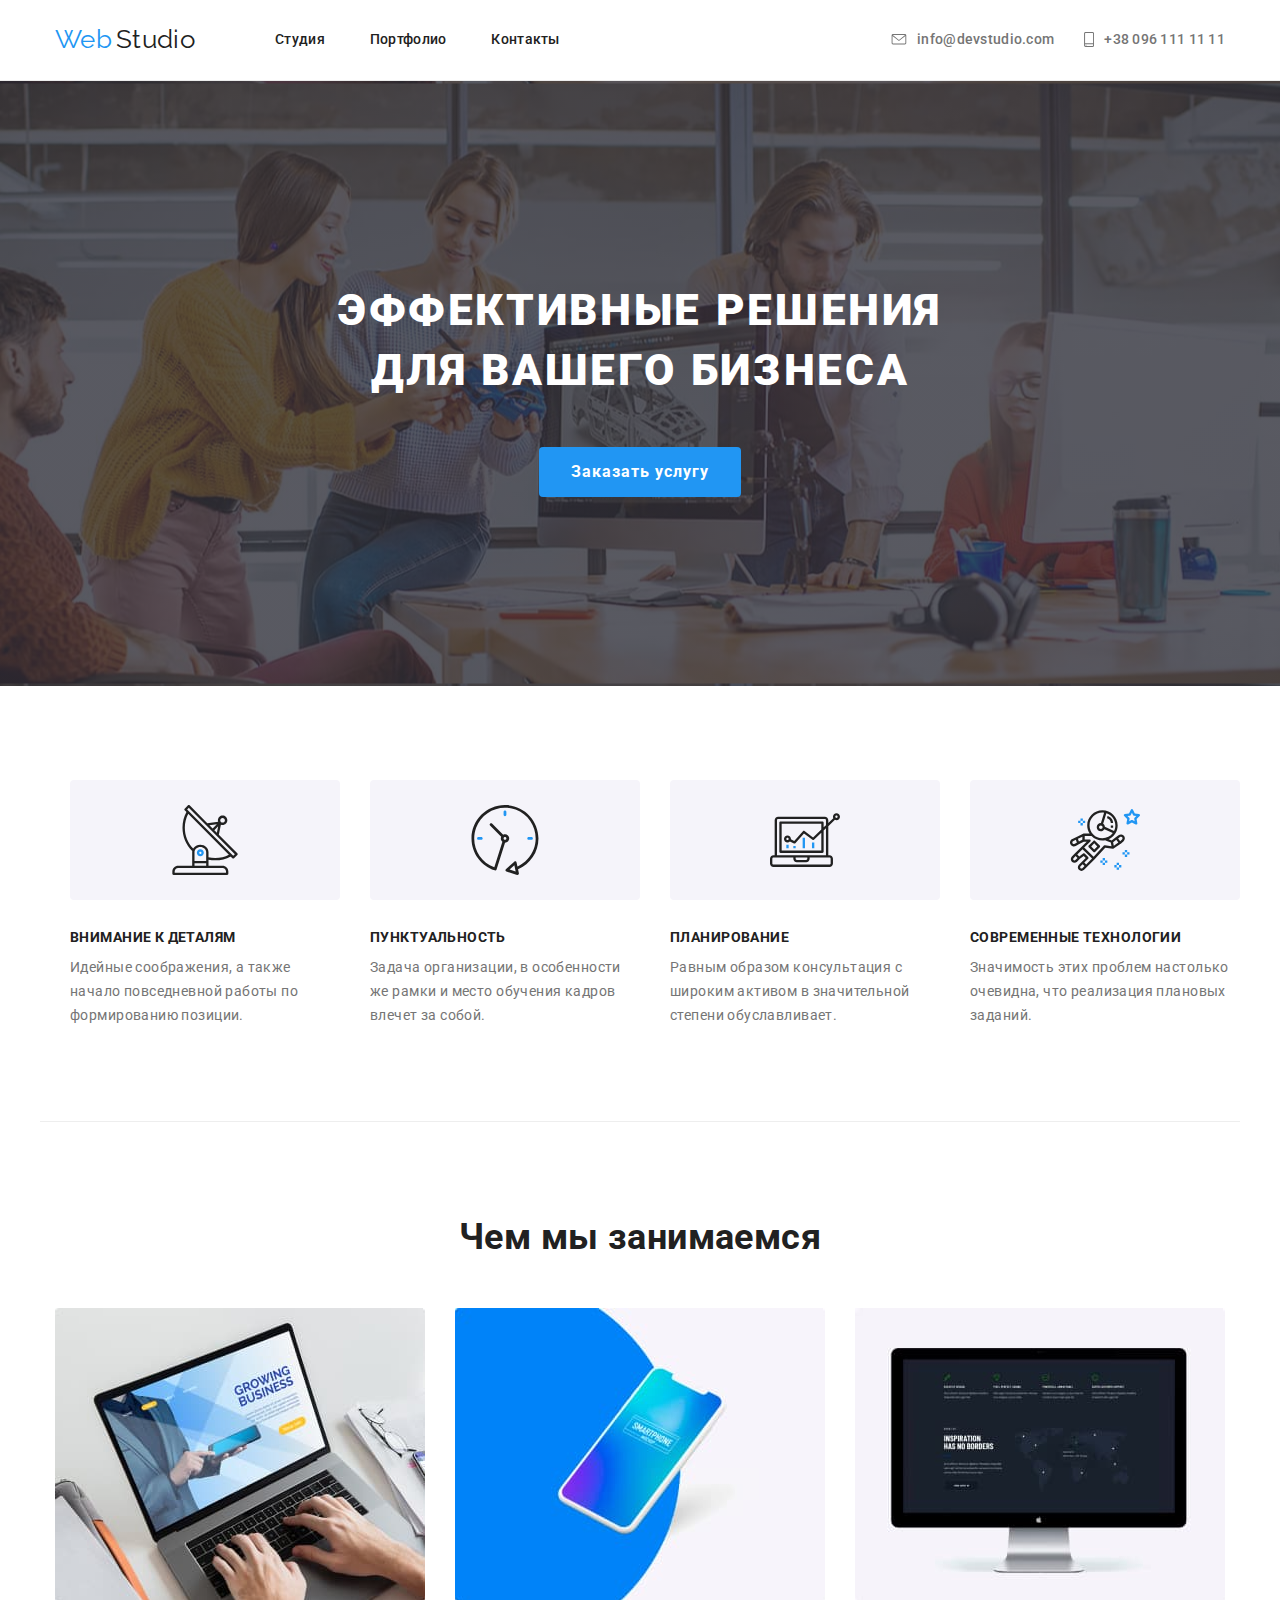
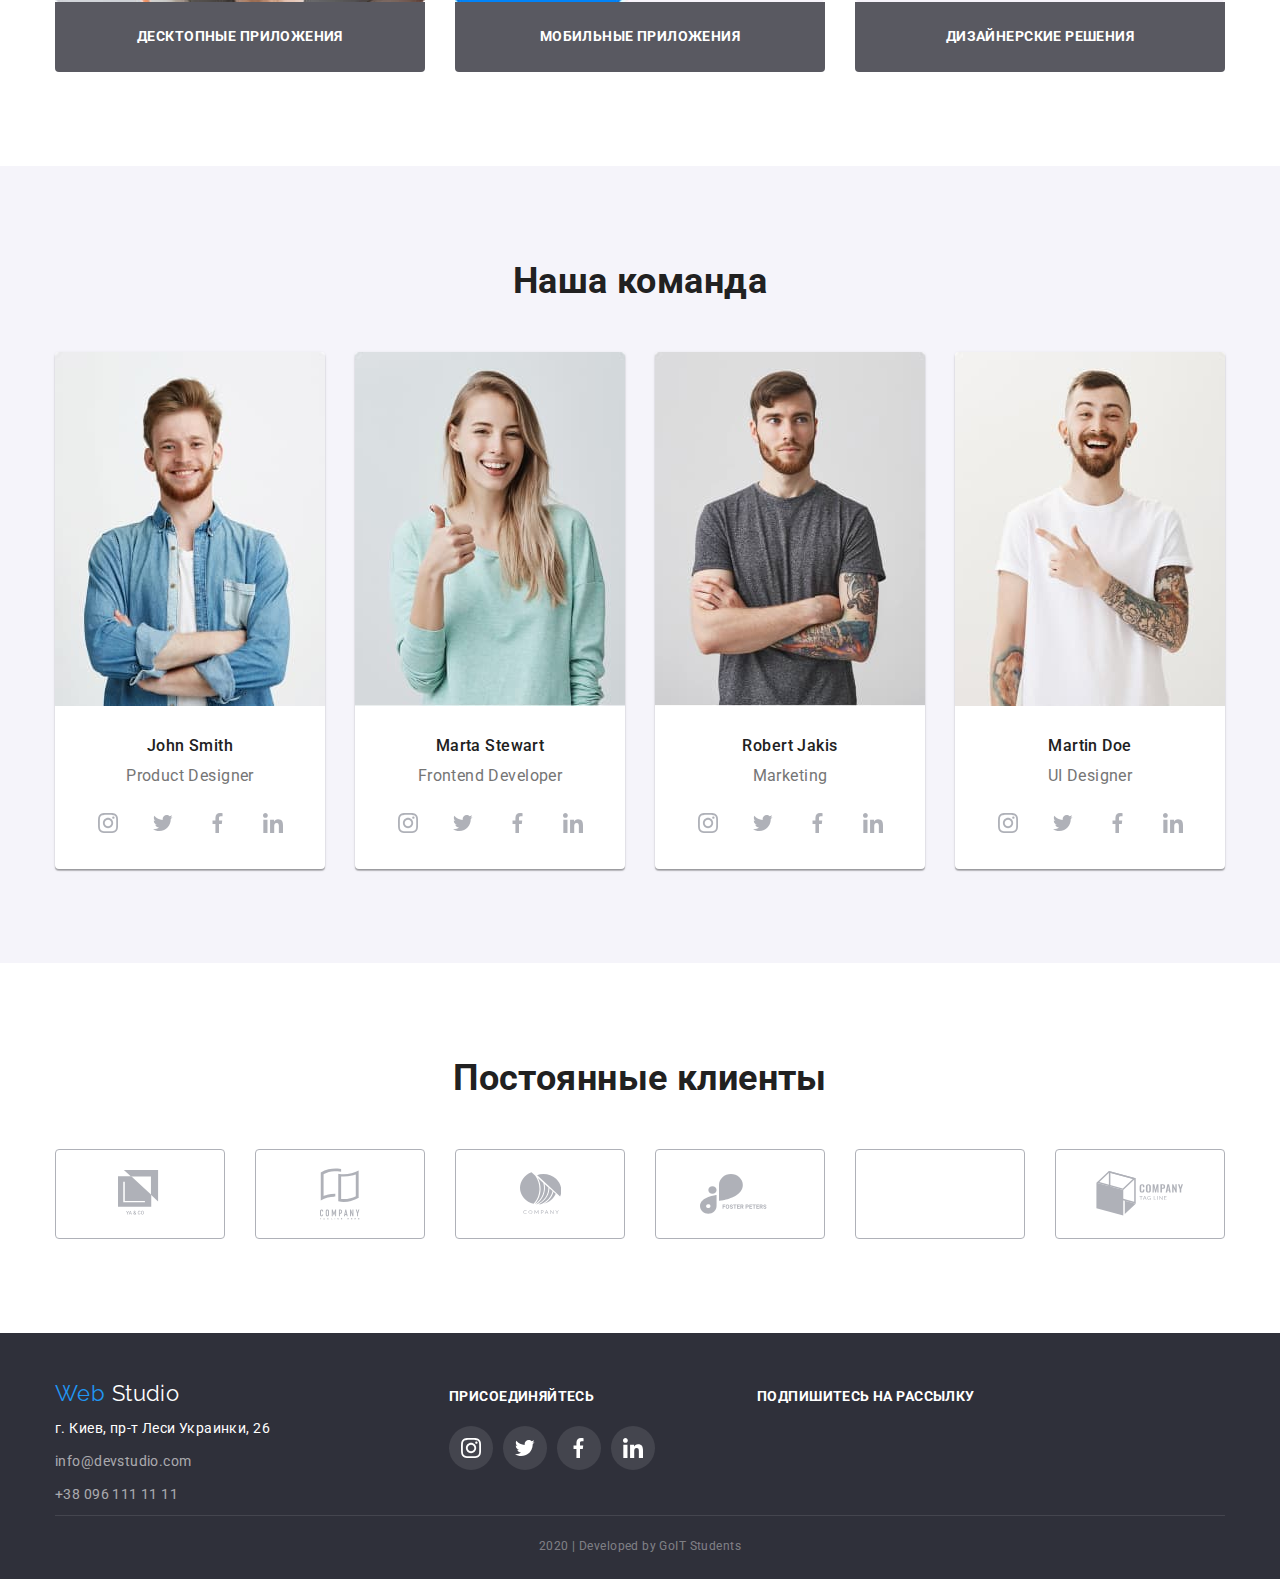
==== commit 2106fd82: "оформляє секцію клієнти" ====
--- a/index.html
+++ b/index.html
@@ -345,42 +345,42 @@
           <ul class="clients-list">
             <li>
               <a href="" aria-label="ссылка клиент1" class="link-client">
-                <svg class="client-logo">
+                <svg class="client-logo" width="44" height="49">
                   <use href="./img/sprite.svg#logo-client1"></use>
                 </svg>
               </a>
             </li>
             <li>
               <a href="" aria-label="ссылка клиент2" class="link-client">
-                <svg class="client-logo">
+                <svg class="client-logo" width="40" height="52">
                   <use href="./img/sprite.svg#logo-client2"></use>
                 </svg>
               </a>
             </li>
             <li>
               <a href="" aria-label="ссылка клиент3" class="link-client">
-                <svg class="client-logo">
+                <svg class="client-logo" width="41" height="43">
                   <use href="./img/sprite.svg#logo-client3"></use>
                 </svg>
               </a>
             </li>
             <li>
               <a href="" aria-label="ссылка клиент4" class="link-client">
-                <svg class="client-logo">
+                <svg class="client-logo" width="80" height="42">
                   <use href="./img/sprite.svg#logo-client4"></use>
                 </svg>
               </a>
             </li>
             <li>
               <a href="" aria-label="ссылка клиент5" class="link-client">
-                <svg class="client-logo">
+                <svg class="client-logo" width="59" height="47">
                   <use href="./img/sprite.svg#logo-client5"></use>
                 </svg>
               </a>
             </li>
             <li>
               <a href="" aria-label="ссылка клиент6" class="link-client">
-                <svg class="client-logo">
+                <svg class="client-logo" width="88" height="45">
                   <use href="./img/sprite.svg#logo-client6"></use>
                 </svg>
               </a>
--- a/css/styles.css
+++ b/css/styles.css
@@ -453,11 +453,19 @@
   margin-left: 30px;
 }
 .link-client {
-  display: block;
-}
-.client-logo {
+  display: flex;
+  align-items: center;
+  justify-content: center;
   width: 170px;
   height: 90px;
+  fill: var(--icon-socio-color);
+  border: 1px solid var(--icon-socio-color);
+  border-radius: 4px;
+}
+.link-client:hover,
+.link-client:focus {
+  border: 1px solid var(--accent-color);
+  fill: var(--accent-color);
 }
 
 /* футер */
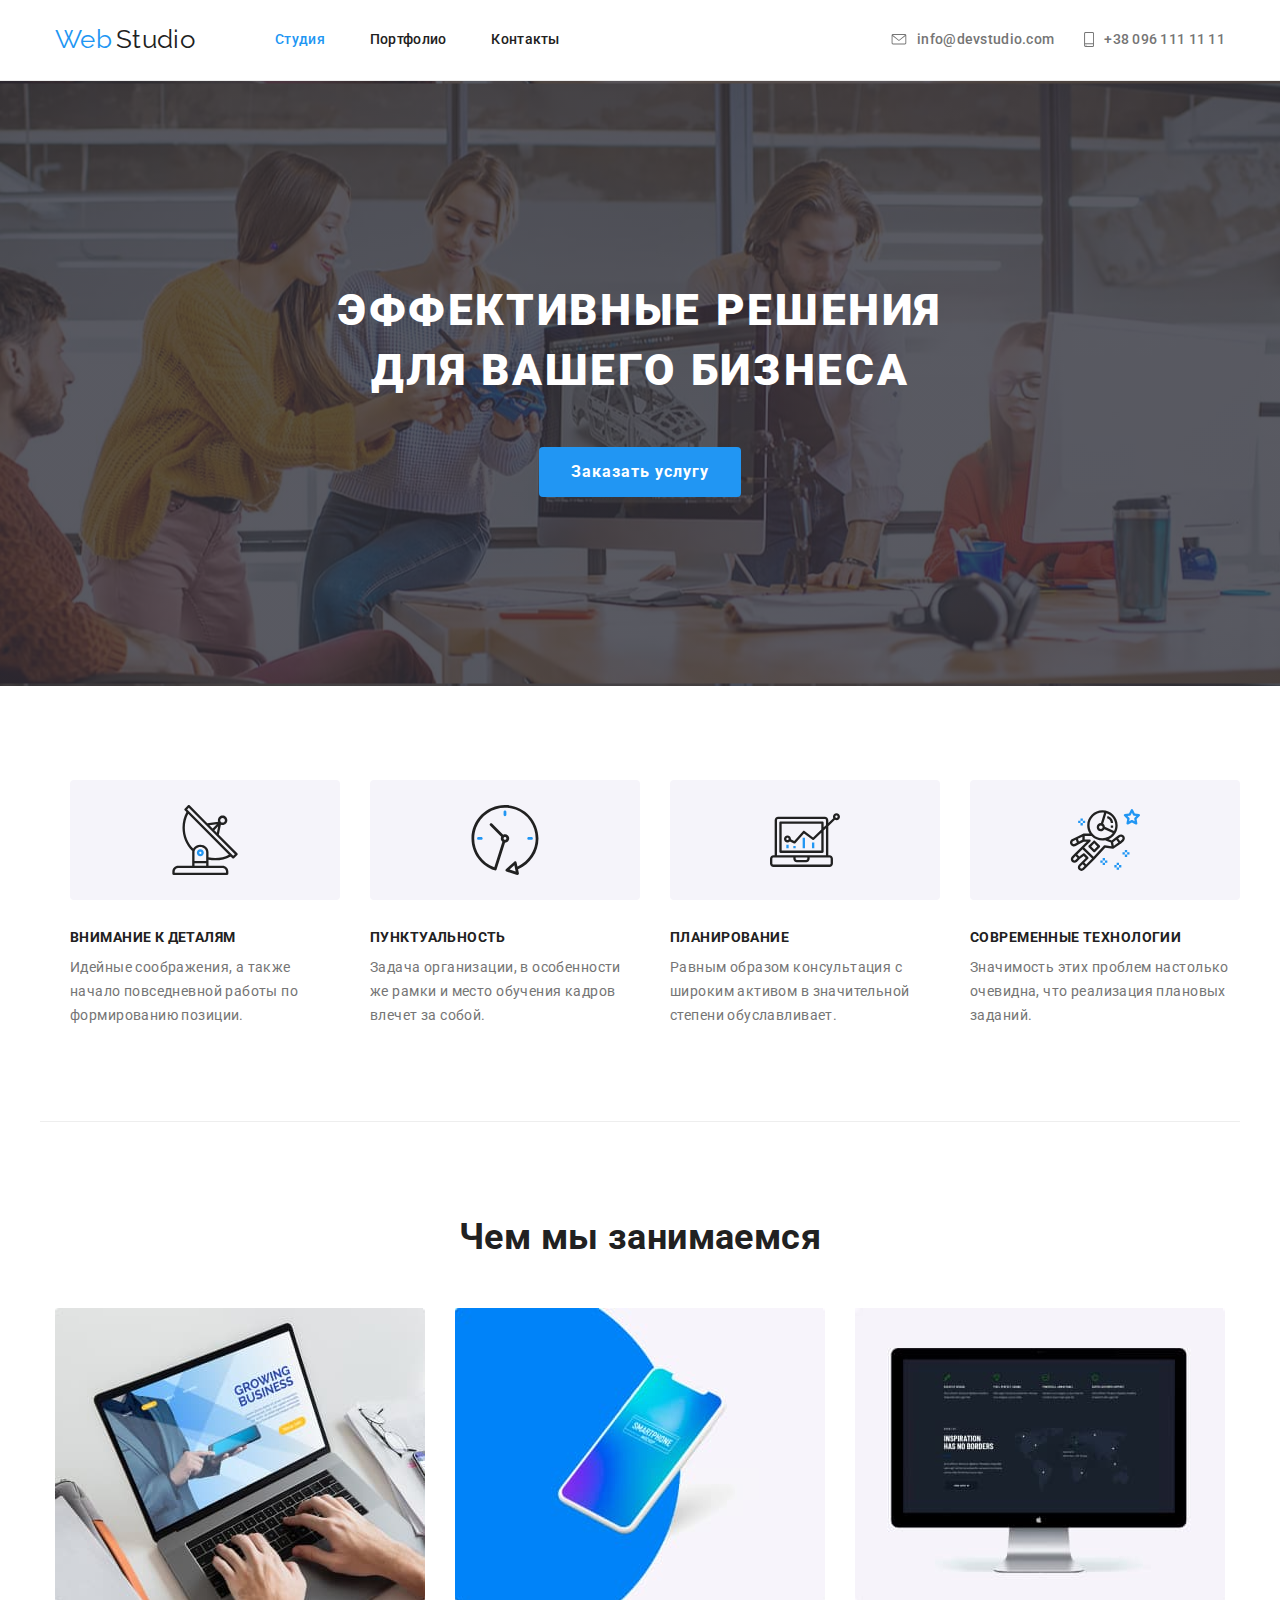
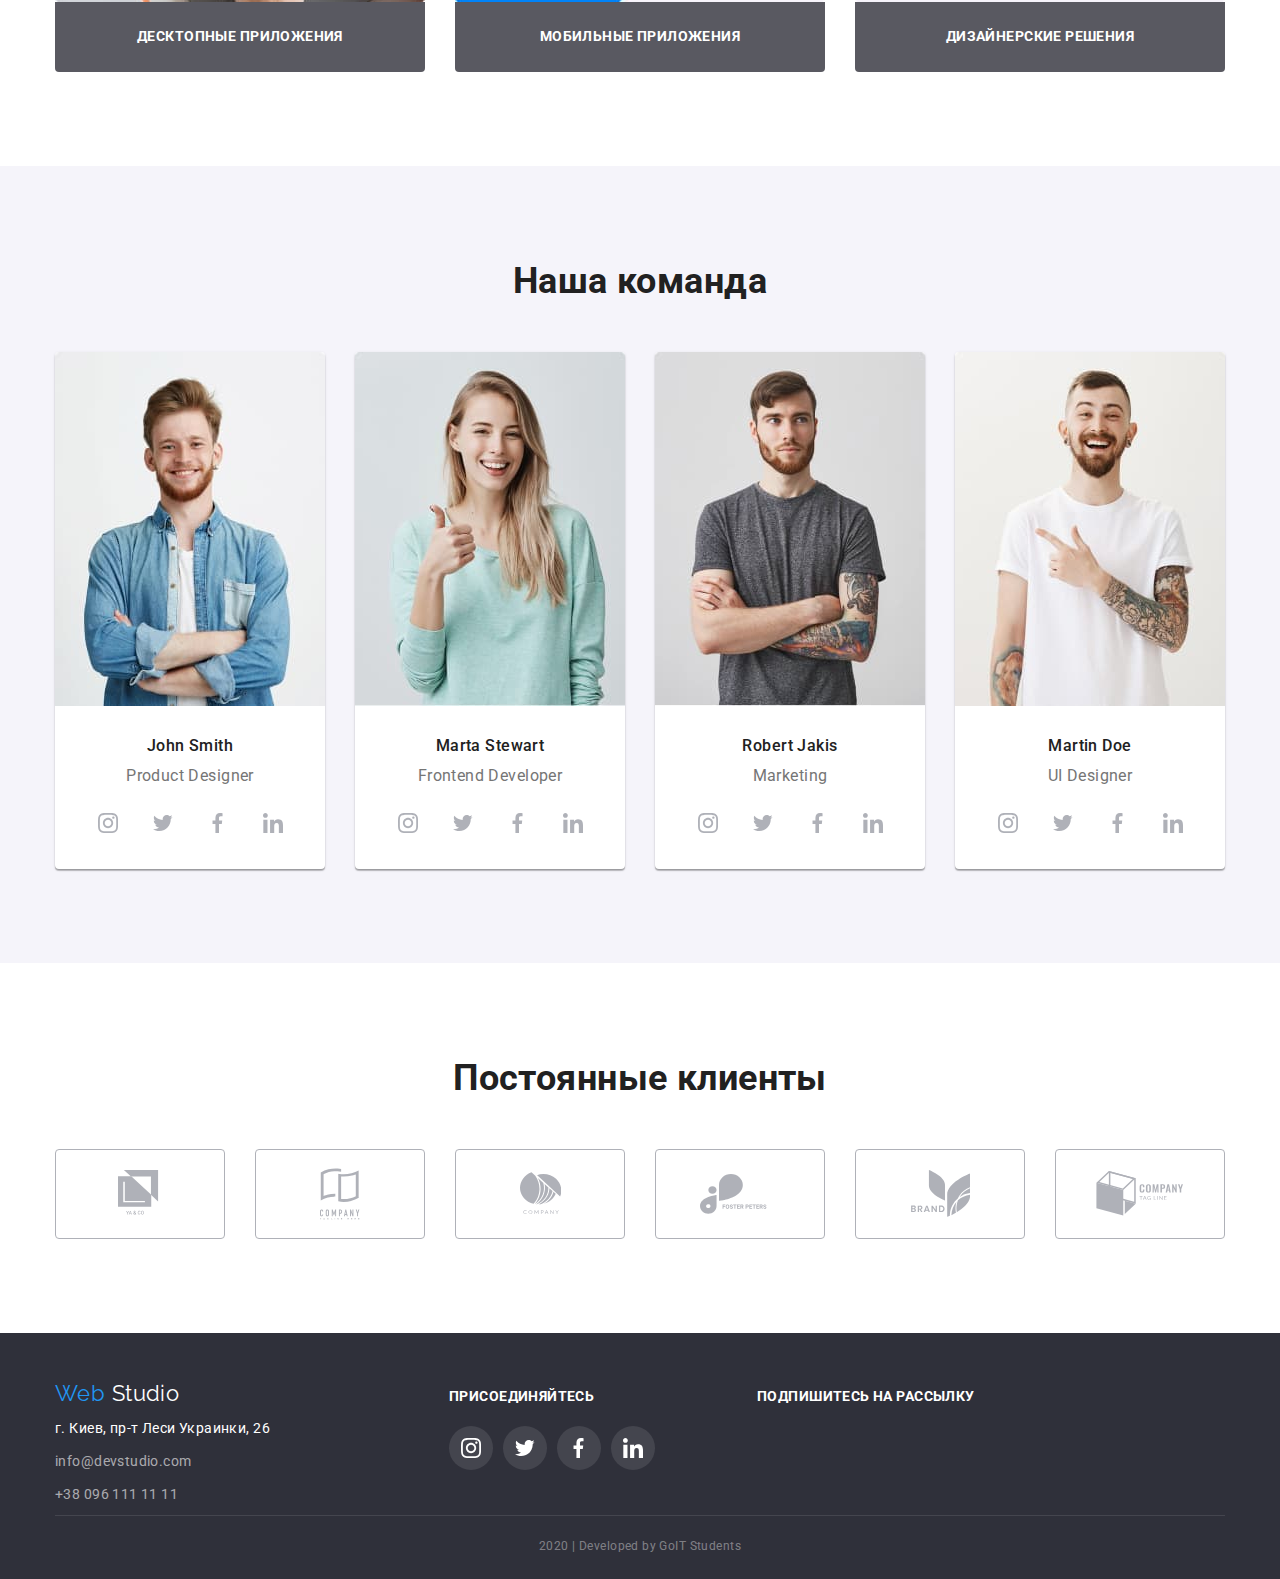
==== commit da26e91f: "підсвічує поточну сторінку, додає заголовки svg" ====
--- a/index.html
+++ b/index.html
@@ -28,7 +28,9 @@
           </a>
 
           <ul class="nav">
-            <li class="nav-item"><a href="" class="link">Студия</a></li>
+            <li class="nav-item">
+              <a href="./index.html" class="link current">Студия</a>
+            </li>
             <li class="nav-item">
               <a href="./portfolio.html" class="link">Портфолио</a>
             </li>
@@ -40,6 +42,7 @@
           <li>
             <a href="mailto:info@devstudio.com" class="link mail">
               <svg class="icon" width="16" height="11">
+                <title>иконка електронка</title>
                 <use href="./img/sprite.svg#mail-icon"></use>
               </svg>
               info@devstudio.com
@@ -48,6 +51,7 @@
           <li>
             <a href="tell:380961111111" class="link tell">
               <svg class="icon" width="10" height="15">
+                <title>иконка телефон</title>
                 <use href="./img/sprite.svg#tell-icon"></use>
               </svg>
               +38 096 111 11 11
@@ -183,6 +187,7 @@
                   >
                     <svg class="icon" width="20" height="20">
                       <use href="./img/sprite.svg#instagram-icon"></use>
+                      <title>иконка инстаграм</title>
                     </svg>
                   </a>
                 </li>
@@ -190,6 +195,7 @@
                   <a href="" aria-label="ссылка на twitter" class="link-socio">
                     <svg class="icon" width="20" height="20">
                       <use href="./img/sprite.svg#twitter-icon"></use>
+                      <title>иконка твиттер</title>
                     </svg>
                   </a>
                 </li>
@@ -197,6 +203,7 @@
                   <a href="" aria-label="ссылка на facebook" class="link-socio">
                     <svg class="icon" width="20" height="20">
                       <use href="./img/sprite.svg#facebook-icon"></use>
+                      <title>иконка фейсбук</title>
                     </svg>
                   </a>
                 </li>
@@ -204,6 +211,7 @@
                   <a href="" aria-label="ссылка на linkedin" class="link-socio">
                     <svg class="icon" width="20" height="20">
                       <use href="./img/sprite.svg#linkedin-icon"></use>
+                      <title>иконка линкедин</title>
                     </svg>
                   </a>
                 </li>
@@ -227,6 +235,7 @@
                   >
                     <svg class="icon" width="20" height="20">
                       <use href="./img/sprite.svg#instagram-icon"></use>
+                      <title>иконка инстаграм</title>
                     </svg>
                   </a>
                 </li>
@@ -234,6 +243,7 @@
                   <a href="" aria-label="ссылка на twitter" class="link-socio">
                     <svg class="icon" width="20" height="20">
                       <use href="./img/sprite.svg#twitter-icon"></use>
+                      <title>иконка твиттер</title>
                     </svg>
                   </a>
                 </li>
@@ -241,6 +251,7 @@
                   <a href="" aria-label="ссылка на facebook" class="link-socio">
                     <svg class="icon" width="20" height="20">
                       <use href="./img/sprite.svg#facebook-icon"></use>
+                      <title>иконка фейсбук</title>
                     </svg>
                   </a>
                 </li>
@@ -248,6 +259,7 @@
                   <a href="" aria-label="ссылка на linkedin" class="link-socio">
                     <svg class="icon" width="20" height="20">
                       <use href="./img/sprite.svg#linkedin-icon"></use>
+                      <title>иконка линкедин</title>
                     </svg>
                   </a>
                 </li>
@@ -268,6 +280,7 @@
                   >
                     <svg class="icon" width="20" height="20">
                       <use href="./img/sprite.svg#instagram-icon"></use>
+                      <title>иконка инстаграм</title>
                     </svg>
                   </a>
                 </li>
@@ -275,6 +288,7 @@
                   <a href="" aria-label="ссылка на twitter" class="link-socio">
                     <svg class="icon" width="20" height="20">
                       <use href="./img/sprite.svg#twitter-icon"></use>
+                      <title>иконка твиттер</title>
                     </svg>
                   </a>
                 </li>
@@ -282,6 +296,7 @@
                   <a href="" aria-label="ссылка на facebook" class="link-socio">
                     <svg class="icon" width="20" height="20">
                       <use href="./img/sprite.svg#facebook-icon"></use>
+                      <title>иконка фейсбук</title>
                     </svg>
                   </a>
                 </li>
@@ -289,6 +304,7 @@
                   <a href="" aria-label="ссылка на linkedin" class="link-socio">
                     <svg class="icon" width="20" height="20">
                       <use href="./img/sprite.svg#linkedin-icon"></use>
+                      <title>иконка линкедин</title>
                     </svg>
                   </a>
                 </li>
@@ -308,6 +324,7 @@
                   >
                     <svg class="icon" width="20" height="20">
                       <use href="./img/sprite.svg#instagram-icon"></use>
+                      <title>иконка инстаграм</title>
                     </svg>
                   </a>
                 </li>
@@ -315,6 +332,7 @@
                   <a href="" aria-label="ссылка на twitter" class="link-socio">
                     <svg class="icon" width="20" height="20">
                       <use href="./img/sprite.svg#twitter-icon"></use>
+                      <title>иконка твиттер</title>
                     </svg>
                   </a>
                 </li>
@@ -322,6 +340,7 @@
                   <a href="" aria-label="ссылка на facebook" class="link-socio">
                     <svg class="icon" width="20" height="20">
                       <use href="./img/sprite.svg#facebook-icon"></use>
+                      <title>иконка фейсбук</title>
                     </svg>
                   </a>
                 </li>
@@ -329,6 +348,7 @@
                   <a href="" aria-label="ссылка на linkedin" class="link-socio">
                     <svg class="icon" width="20" height="20">
                       <use href="./img/sprite.svg#linkedin-icon"></use>
+                      <title>иконка линкедин</title>
                     </svg>
                   </a>
                 </li>
@@ -425,6 +445,7 @@
                 <a href="" aria-label="ссылка на instagram" class="link-socio">
                   <svg class="icon" width="20" height="20">
                     <use href="./img/sprite.svg#instagram-icon"></use>
+                    <title>иконка инстаграм</title>
                   </svg>
                 </a>
               </li>
@@ -432,6 +453,7 @@
                 <a href="" aria-label="ссылка на twitter" class="link-socio">
                   <svg class="icon" width="20" height="20">
                     <use href="./img/sprite.svg#twitter-icon"></use>
+                    <title>иконка твиттер</title>
                   </svg>
                 </a>
               </li>
@@ -439,6 +461,7 @@
                 <a href="" aria-label="ссылка на facebook" class="link-socio">
                   <svg class="icon" width="20" height="20">
                     <use href="./img/sprite.svg#facebook-icon"></use>
+                    <title>иконка фейсбук</title>
                   </svg>
                 </a>
               </li>
@@ -446,6 +469,7 @@
                 <a href="" aria-label="ссылка на linkedin" class="link-socio">
                   <svg class="icon" width="20" height="20">
                     <use href="./img/sprite.svg#linkedin-icon"></use>
+                    <title>иконка линкедин</title>
                   </svg>
                 </a>
               </li>
--- a/css/styles.css
+++ b/css/styles.css
@@ -163,13 +163,15 @@
   font-weight: 500;
   font-size: 14px;
   line-height: 1.14;
-
   letter-spacing: 0.02em;
 }
 .nav .link {
   display: block;
   padding-top: 32px;
   padding-bottom: 32px;
+}
+.nav .current {
+  color: var(--accent-color);
 }
 .nav-item:not(:last-child) {
   margin-right: 45px;
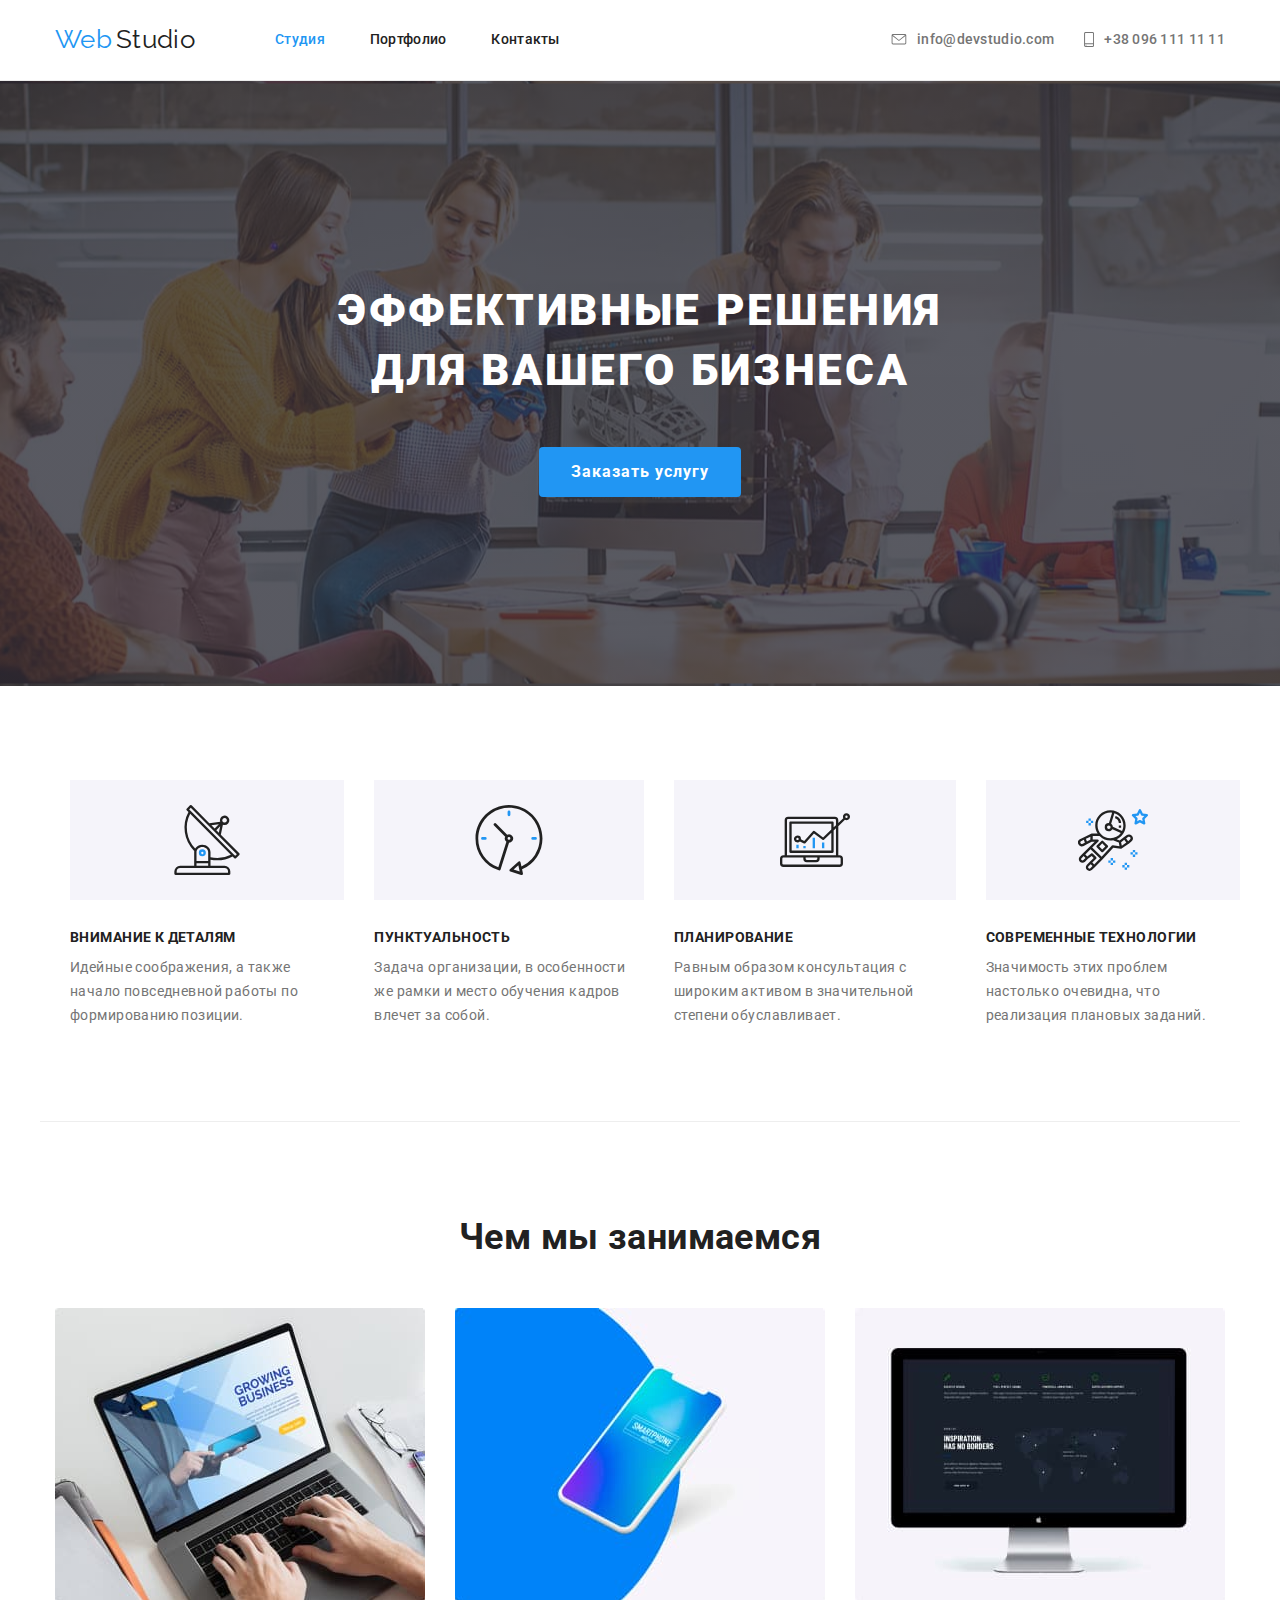
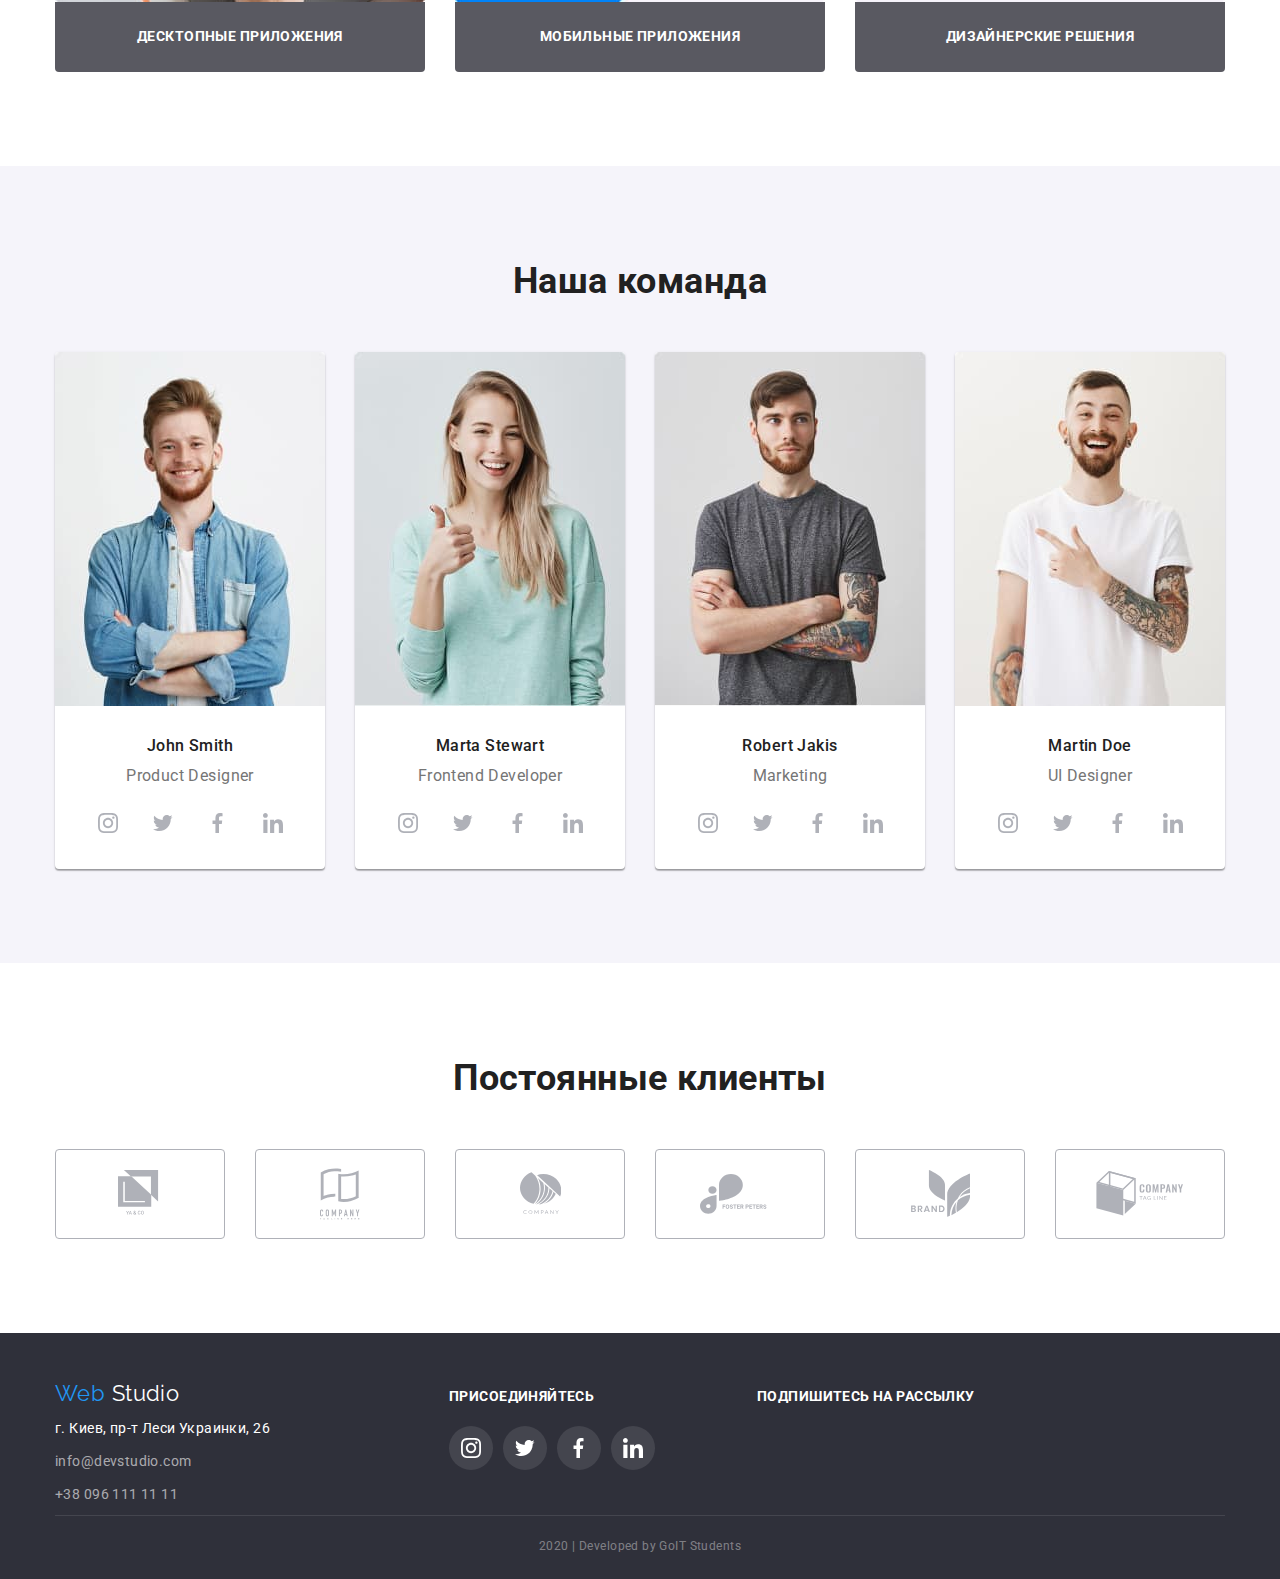
==== commit be954c29: "виправляє іконки секції переваги" ====
--- a/index.html
+++ b/index.html
@@ -75,12 +75,9 @@
           <h2 class="section-titles visually-hidden">наши преимущества</h2>
           <ul class="advantages-list">
             <li class="advantages-list-item">
-              <!-- <a href="" aria-label="ссылка внимание к деталям"
-                >картинка детали</a
-              > -->
-              <svg class="icon" width="270" height="120">
+              <!-- <svg class="icon" width="270" height="120">
                 <use href="./img/sprite.svg#icon-details"></use>
-              </svg>
+              </svg> -->
 
               <h3 class="advantage-titles">Внимание к деталям</h3>
               <p>
@@ -89,12 +86,9 @@
               </p>
             </li>
             <li class="advantages-list-item">
-              <!-- <a href="" aria-label="ссылка пунктуальность"
-                >картинка пунктуальность</a
-              > -->
-              <svg class="icon" width="270" height="120">
+              <!-- <svg class="icon" width="270" height="120">
                 <use href="./img/sprite.svg#icon-punctuality"></use>
-              </svg>
+              </svg> -->
               <h3 class="advantage-titles">Пунктуальность</h3>
               <p>
                 Задача организации, в особенности же рамки и место обучения
@@ -102,12 +96,9 @@
               </p>
             </li>
             <li class="advantages-list-item">
-              <!-- <a href="" aria-label="ссылка планирование"
-                >картинка планирование</a
-              > -->
-              <svg class="icon" width="270" height="120">
+              <!-- <svg class="icon" width="270" height="120">
                 <use href="./img/sprite.svg#icon-planning"></use>
-              </svg>
+              </svg> -->
               <h3 class="advantage-titles">Планирование</h3>
               <p>
                 Равным образом консультация с широким активом в значительной
@@ -115,10 +106,9 @@
               </p>
             </li>
             <li class="advantages-list-item">
-              <!-- <a href="" aria-label="ссылка технологии">картинка технологии</a> -->
-              <svg class="icon" width="270" height="120">
+              <!-- <svg class="icon" width="270" height="120">
                 <use href="./img/sprite.svg#modern-tech"></use>
-              </svg>
+              </svg> -->
               <h3 class="advantage-titles">Современные технологии</h3>
               <p>
                 Значимость этих проблем настолько очевидна, что реализация
--- a/css/styles.css
+++ b/css/styles.css
@@ -256,19 +256,7 @@
   line-height: 1.9;
   letter-spacing: 0.06em;
 }
-/* div.hero-text */
-
-/* .hero-text {
-  width: 770px;
-  max-height: 100%;
-  text-align: center;
-  margin-left: auto;
-  margin-right: auto;
-  padding-top: 200px;
-  padding-bottom: 200px;
-
-  outline: 2px solid red;
-} */
+
 .hero {
   height: 605px;
   max-width: 1600px;
@@ -321,7 +309,7 @@
 .advantage-list > li {
   width: calc((100% - 3 * 30px) / 4);
 }
-.advantages-list-item .icon {
+/* .advantages-list-item .icon {
   display: block;
   padding-top: 25px;
   padding-bottom: 25px;
@@ -330,8 +318,8 @@
   margin-bottom: 30px;
   background-color: var(--bg-button-color);
   border-radius: 4px;
-}
-/* .advantages-list-item::before {
+} */
+.advantages-list-item::before {
   content: '';
   display: block;
   margin-bottom: 30px;
@@ -352,7 +340,7 @@
 }
 .advantages-list-item:nth-child(4)::before {
   background-image: url(../img/modern-tech.svg);
-} */
+}
 /* деятельность секция */
 .section .activity-title {
   color: var(--primary-white-color);
